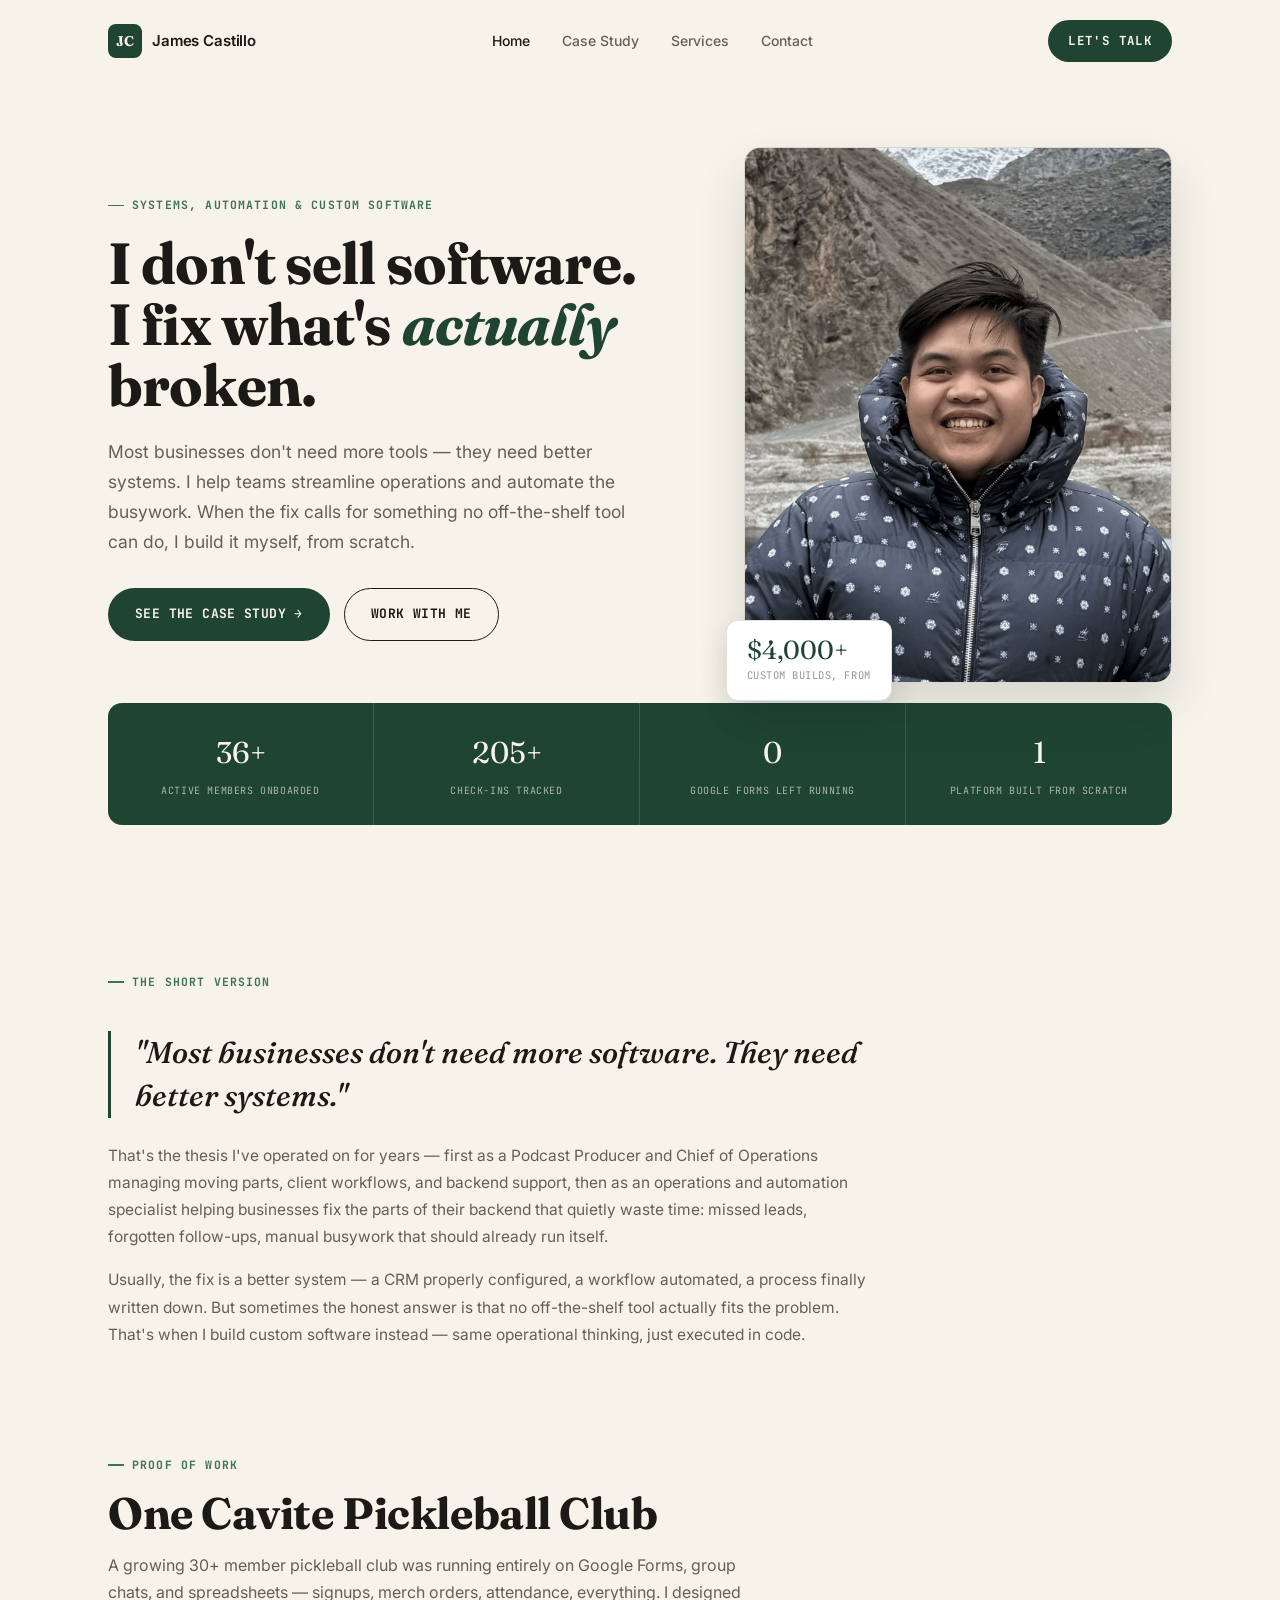
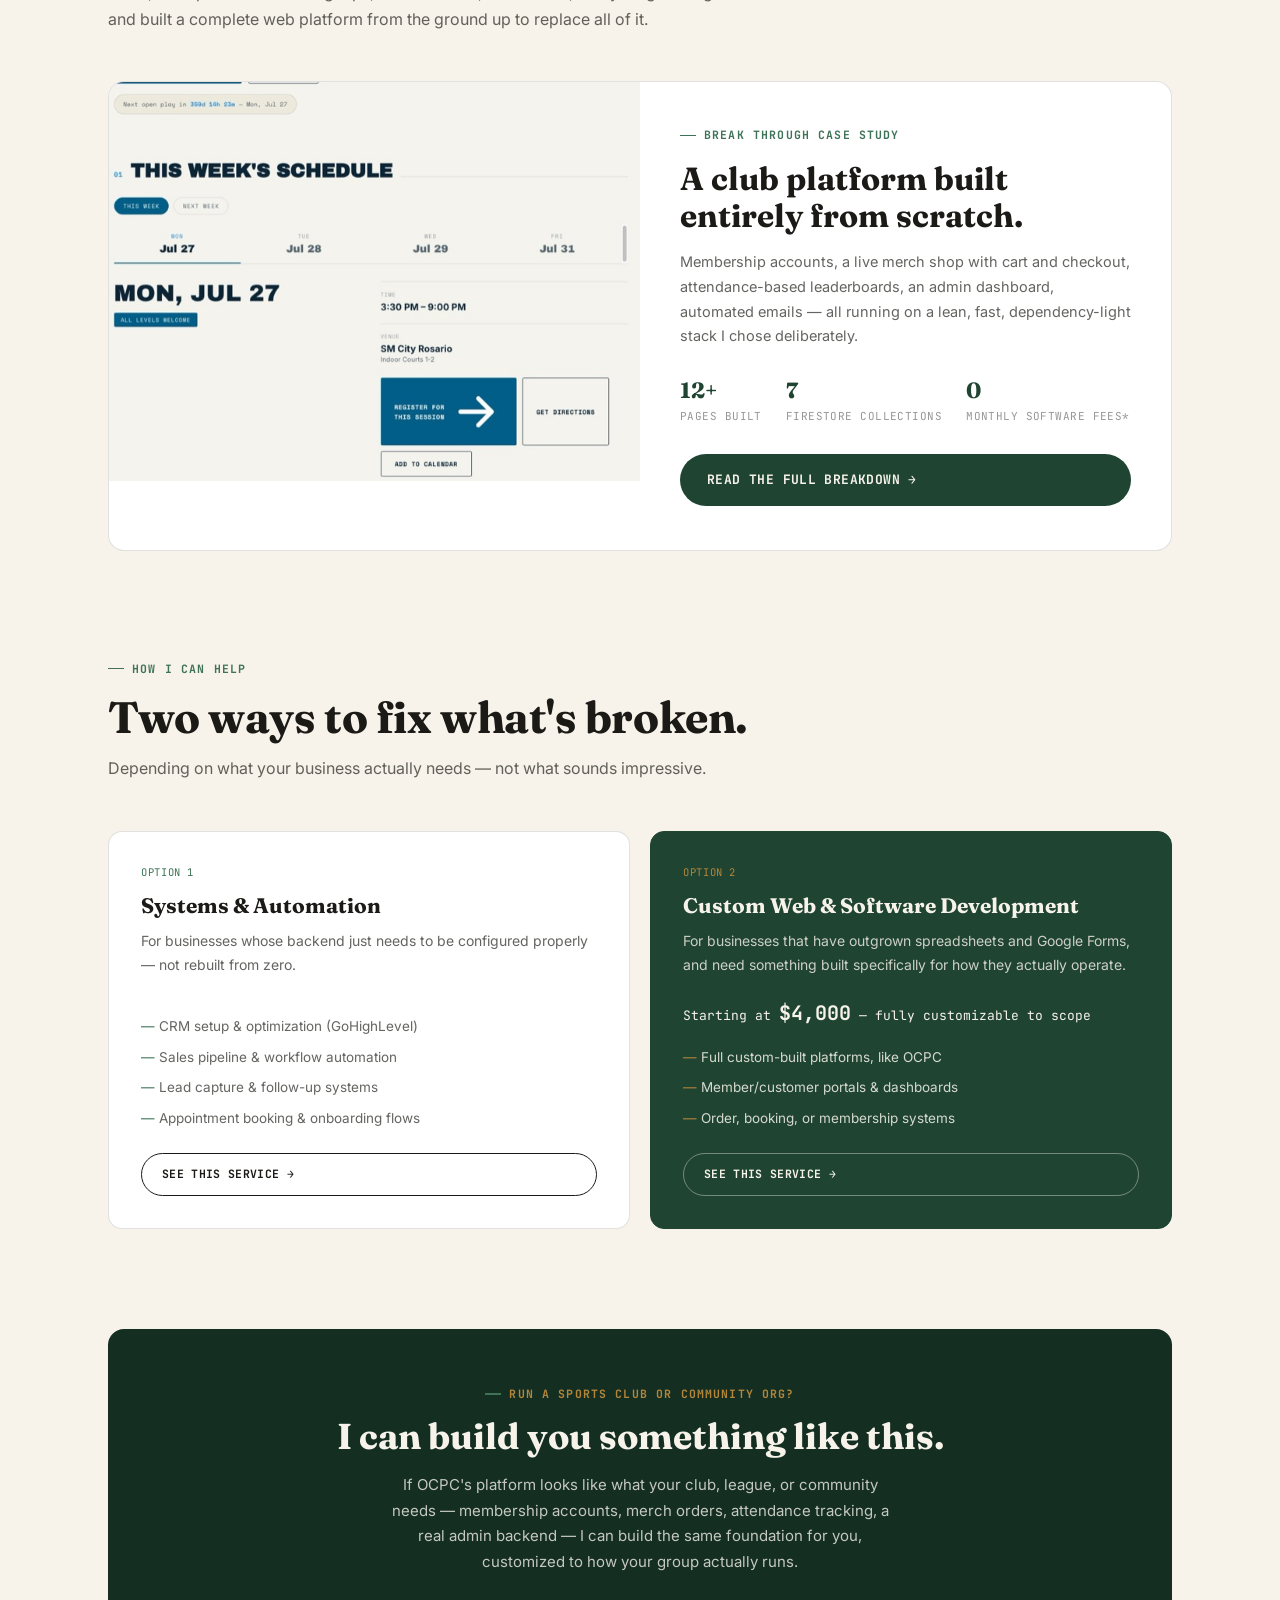
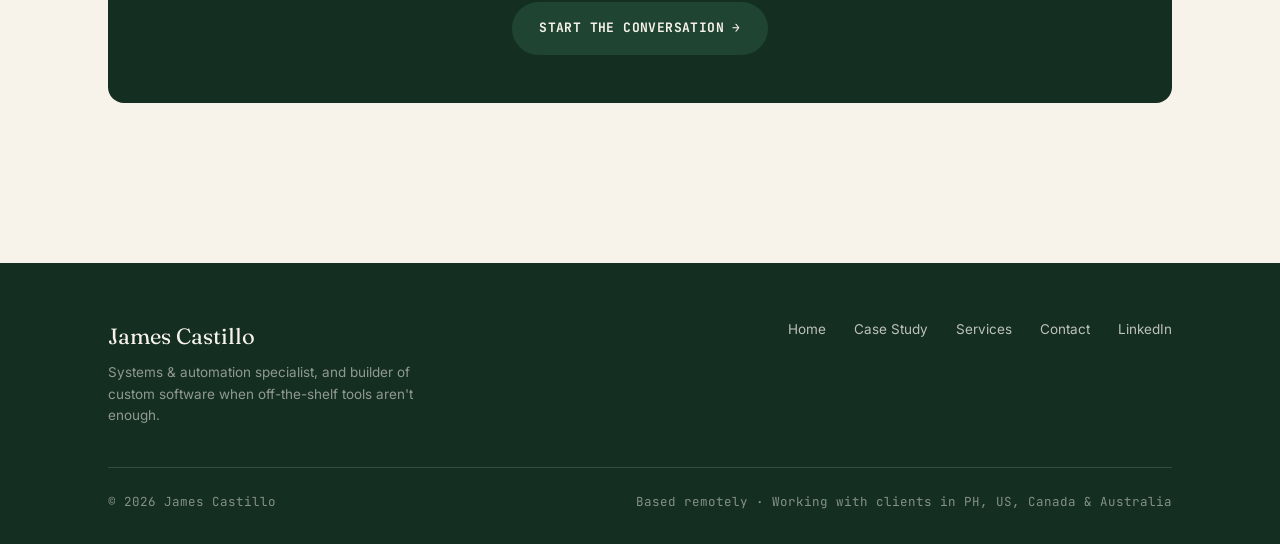
==== index.html @ cefb090b "Build James Castillo portfolio site with OCPC case study Personal site to offer systems/automation a" ====
<!DOCTYPE html>
<html lang="en">
<head>
<meta charset="UTF-8">
<meta name="viewport" content="width=device-width, initial-scale=1.0">
<title>James Castillo — Systems, Automation &amp; Custom Software</title>
<meta name="description" content="I fix broken business operations — sometimes with better systems, sometimes with custom-built software. See how I built a full club platform for One Cavite Pickleball Club from scratch.">
<meta property="og:title" content="James Castillo — Systems, Automation & Custom Software">
<meta property="og:description" content="I fix broken business operations — sometimes with better systems, sometimes with custom-built software.">
<meta property="og:type" content="website">
<link rel="stylesheet" href="/styles.css">
<style>
  .hero{ padding:64px 0 40px; }
  .hero-grid{ display:grid; grid-template-columns:1.15fr 0.85fr; gap:56px; align-items:center; }
  .hero h1{
    font-size:clamp(36px, 5vw, 58px); letter-spacing:-0.015em; line-height:1.05;
    margin:18px 0 22px;
  }
  .hero h1 em{ font-style:italic; color:var(--forest); }
  .hero p.lede{ font-size:17.5px; color:var(--ink-soft); line-height:1.7; max-width:520px; margin-bottom:32px; }
  .hero-actions{ display:flex; gap:14px; flex-wrap:wrap; }
  .hero-photo-wrap{ position:relative; }
  .hero-photo{
    border-radius:16px; overflow:hidden; aspect-ratio:4/5;
    border:1px solid var(--line); box-shadow:0 24px 48px rgba(20,46,34,0.14);
  }
  .hero-photo img{ width:100%; height:100%; object-fit:cover; }
  .hero-badge{
    position:absolute; bottom:-18px; left:-18px;
    background:var(--card); border:1px solid var(--line); border-radius:12px;
    padding:16px 20px; box-shadow:0 12px 28px rgba(20,46,34,0.14);
    max-width:210px;
  }
  .hero-badge .n{ font-family:var(--font-display); font-size:26px; color:var(--forest); line-height:1; }
  .hero-badge .l{ font-family:var(--font-mono); font-size:10.5px; letter-spacing:0.05em; text-transform:uppercase; color:var(--ink-faint); margin-top:4px; }

  @media (max-width:900px){
    .hero-grid{ grid-template-columns:1fr; }
    .hero-photo-wrap{ max-width:320px; margin:0 auto; }
  }

  /* stat strip */
  .stat-strip{
    display:grid; grid-template-columns:repeat(4,1fr);
    background:var(--forest); color:var(--paper);
    border-radius:14px; overflow:hidden; margin-top:20px;
  }
  .stat-strip .stat{ padding:26px 20px; text-align:center; border-right:1px solid rgba(247,243,234,0.14); }
  .stat-strip .stat:last-child{ border-right:none; }
  .stat-strip .num{ font-family:var(--font-display); font-size:30px; color:var(--paper); }
  .stat-strip .lbl{ font-family:var(--font-mono); font-size:10px; letter-spacing:0.06em; text-transform:uppercase; color:rgba(247,243,234,0.65); margin-top:6px; }
  @media (max-width:700px){
    .stat-strip{ grid-template-columns:repeat(2,1fr); }
    .stat-strip .stat:nth-child(2){ border-right:none; }
  }

  /* thesis */
  .thesis{ max-width:760px; }
  .thesis blockquote{
    font-family:var(--font-display); font-style:italic; font-weight:500;
    font-size:clamp(22px,3vw,30px); line-height:1.45; color:var(--ink);
    margin:0 0 24px; padding-left:24px; border-left:3px solid var(--forest);
  }
  .thesis p{ font-size:15.5px; color:var(--ink-soft); line-height:1.75; margin-bottom:16px; }
  .thesis p:last-child{ margin-bottom:0; }

  /* services teaser */
  .service-grid{ display:grid; grid-template-columns:1fr 1fr; gap:20px; }
  .service-card{
    background:var(--card); border:1px solid var(--line); border-radius:14px; padding:32px;
    display:flex; flex-direction:column; height:100%;
  }
  .service-card.featured{ background:var(--forest); color:var(--paper); border-color:var(--forest); }
  .service-tag{ font-family:var(--font-mono); font-size:10.5px; letter-spacing:0.06em; text-transform:uppercase; color:var(--forest-light); margin-bottom:14px; }
  .service-card.featured .service-tag{ color:var(--gold); }
  .service-card h3{ font-size:21px; margin-bottom:12px; }
  .service-card p{ font-size:14px; color:var(--ink-soft); line-height:1.7; margin-bottom:20px; flex:1; }
  .service-card.featured p{ color:rgba(247,243,234,0.8); }
  .service-list{ list-style:none; padding:0; margin:0 0 24px; display:flex; flex-direction:column; gap:9px; }
  .service-list li{ font-size:13.5px; color:var(--ink-soft); padding-left:18px; position:relative; }
  .service-card.featured .service-list li{ color:rgba(247,243,234,0.85); }
  .service-list li::before{ content:'—'; position:absolute; left:0; color:var(--forest-light); }
  .service-card.featured .service-list li::before{ color:var(--gold); }
  .service-price{ font-family:var(--font-mono); font-size:13px; margin-bottom:18px; }
  .service-price b{ font-size:20px; }

  @media (max-width:780px){ .service-grid{ grid-template-columns:1fr; } }

  /* case study teaser */
  .case-teaser{
    display:grid; grid-template-columns:1fr 1fr; gap:0;
    background:var(--card); border:1px solid var(--line); border-radius:16px; overflow:hidden;
  }
  .case-teaser-img{ aspect-ratio:4/3; overflow:hidden; }
  .case-teaser-img img{ width:100%; height:100%; object-fit:cover; }
  .case-teaser-body{ padding:44px 40px; display:flex; flex-direction:column; justify-content:center; }
  .case-teaser-body .eyebrow{ margin-bottom:16px; }
  .case-teaser-body h3{ font-size:clamp(24px,3vw,32px); margin-bottom:16px; line-height:1.15; }
  .case-teaser-body p{ font-size:14.5px; color:var(--ink-soft); line-height:1.7; margin-bottom:24px; }
  .case-teaser-stats{ display:flex; gap:24px; margin-bottom:28px; flex-wrap:wrap; }
  .case-teaser-stats div{ font-family:var(--font-mono); font-size:11px; color:var(--ink-faint); text-transform:uppercase; letter-spacing:0.04em; }
  .case-teaser-stats b{ display:block; font-family:var(--font-display); font-size:22px; color:var(--forest); letter-spacing:0; text-transform:none; }
  @media (max-width:780px){ .case-teaser{ grid-template-columns:1fr; } .case-teaser-body{ padding:32px 24px; } }

  /* pickleball callout */
  .pb-callout{
    background:var(--forest-deep); color:var(--paper); border-radius:16px;
    padding:48px 44px; text-align:center;
  }
  .pb-callout .eyebrow{ color:var(--gold); }
  .pb-callout h2{ font-size:clamp(26px,3.4vw,36px); margin:14px 0 16px; color:var(--paper); }
  .pb-callout p{ font-size:15px; color:rgba(247,243,234,0.78); max-width:520px; margin:0 auto 28px; line-height:1.7; }
</style>
</head>
<body>

<nav class="site-nav">
  <div class="wrap">
    <a class="nav-brand" href="/">
      <span class="nav-brand-mark">JC</span>
      <span class="nav-brand-name">James Castillo</span>
    </a>
    <div class="nav-links">
      <a href="/" class="active">Home</a>
      <a href="/case-study/">Case Study</a>
      <a href="/services/">Services</a>
      <a href="/contact/">Contact</a>
    </div>
    <a class="nav-cta" href="/contact/">Let's Talk</a>
    <button class="nav-toggle" aria-label="Toggle menu">☰</button>
  </div>
</nav>

<div class="wrap">
  <div class="hero">
    <div class="hero-grid">
      <div class="reveal">
        <span class="eyebrow">Systems, Automation &amp; Custom Software</span>
        <h1>I don't sell software.<br>I fix what's <em>actually</em> broken.</h1>
        <p class="lede">Most businesses don't need more tools — they need better systems. I help teams streamline operations and automate the busywork. When the fix calls for something no off-the-shelf tool can do, I build it myself, from scratch.</p>
        <div class="hero-actions">
          <a class="btn btn-primary" href="/case-study/">See the Case Study →</a>
          <a class="btn btn-ghost" href="/contact/">Work With Me</a>
        </div>
      </div>
      <div class="hero-photo-wrap reveal">
        <div class="hero-photo">
          <img src="/assets/james-hero.jpg" alt="James Castillo">
        </div>
        <div class="hero-badge">
          <div class="n">$4,000+</div>
          <div class="l">Custom Builds, From</div>
        </div>
      </div>
    </div>

    <div class="stat-strip reveal">
      <div class="stat"><div class="num"><span data-count="36" data-suffix="+">0</span></div><div class="lbl">Active Members Onboarded</div></div>
      <div class="stat"><div class="num"><span data-count="205" data-suffix="+">0</span></div><div class="lbl">Check-Ins Tracked</div></div>
      <div class="stat"><div class="num">0</div><div class="lbl">Google Forms Left Running</div></div>
      <div class="stat"><div class="num"><span data-count="1">0</span></div><div class="lbl">Platform Built From Scratch</div></div>
    </div>
  </div>

  <div class="section">
    <div class="thesis reveal">
      <div class="section-head" style="margin-bottom:24px;">
        <span class="eyebrow">The Short Version</span>
      </div>
      <blockquote>"Most businesses don't need more software. They need better systems."</blockquote>
      <p>That's the thesis I've operated on for years — first as a Podcast Producer and Chief of Operations managing moving parts, client workflows, and backend support, then as an operations and automation specialist helping businesses fix the parts of their backend that quietly waste time: missed leads, forgotten follow-ups, manual busywork that should already run itself.</p>
      <p>Usually, the fix is a better system — a CRM properly configured, a workflow automated, a process finally written down. But sometimes the honest answer is that no off-the-shelf tool actually fits the problem. That's when I build custom software instead — same operational thinking, just executed in code.</p>
    </div>
  </div>

  <div class="section" style="padding-top:0;">
    <div class="section-head reveal">
      <span class="eyebrow">Proof of Work</span>
      <h2>One Cavite Pickleball Club</h2>
      <p>A growing 30+ member pickleball club was running entirely on Google Forms, group chats, and spreadsheets — signups, merch orders, attendance, everything. I designed and built a complete web platform from the ground up to replace all of it.</p>
    </div>
    <div class="case-teaser reveal">
      <div class="case-teaser-img">
        <img src="/assets/screenshots/home_crop.jpg" alt="One Cavite Pickleball Club homepage">
      </div>
      <div class="case-teaser-body">
        <span class="eyebrow">Break Through Case Study</span>
        <h3>A club platform built entirely from scratch.</h3>
        <p>Membership accounts, a live merch shop with cart and checkout, attendance-based leaderboards, an admin dashboard, automated emails — all running on a lean, fast, dependency-light stack I chose deliberately.</p>
        <div class="case-teaser-stats">
          <div><b>12+</b>Pages Built</div>
          <div><b>7</b>Firestore Collections</div>
          <div><b>0</b>Monthly Software Fees*</div>
        </div>
        <a class="btn btn-primary" href="/case-study/">Read the Full Breakdown →</a>
      </div>
    </div>
  </div>

  <div class="section" style="padding-top:0;">
    <div class="section-head reveal">
      <span class="eyebrow">How I Can Help</span>
      <h2>Two ways to fix what's broken.</h2>
      <p>Depending on what your business actually needs — not what sounds impressive.</p>
    </div>
    <div class="service-grid reveal">
      <div class="service-card">
        <div class="service-tag">Option 1</div>
        <h3>Systems &amp; Automation</h3>
        <p>For businesses whose backend just needs to be configured properly — not rebuilt from zero.</p>
        <ul class="service-list">
          <li>CRM setup &amp; optimization (GoHighLevel)</li>
          <li>Sales pipeline &amp; workflow automation</li>
          <li>Lead capture &amp; follow-up systems</li>
          <li>Appointment booking &amp; onboarding flows</li>
        </ul>
        <a class="btn btn-ghost btn-sm" href="/services/">See This Service →</a>
      </div>
      <div class="service-card featured">
        <div class="service-tag">Option 2</div>
        <h3>Custom Web &amp; Software Development</h3>
        <p>For businesses that have outgrown spreadsheets and Google Forms, and need something built specifically for how they actually operate.</p>
        <div class="service-price">Starting at <b>$4,000</b> — fully customizable to scope</div>
        <ul class="service-list">
          <li>Full custom-built platforms, like OCPC</li>
          <li>Member/customer portals &amp; dashboards</li>
          <li>Order, booking, or membership systems</li>
        </ul>
        <a class="btn btn-ghost-light btn-sm" href="/services/">See This Service →</a>
      </div>
    </div>
  </div>

  <div class="section" style="padding-top:0;">
    <div class="pb-callout reveal">
      <span class="eyebrow">Run a Sports Club or Community Org?</span>
      <h2>I can build you something like this.</h2>
      <p>If OCPC's platform looks like what your club, league, or community needs — membership accounts, merch orders, attendance tracking, a real admin backend — I can build the same foundation for you, customized to how your group actually runs.</p>
      <a class="btn btn-primary" href="/contact/">Start the Conversation →</a>
    </div>
  </div>
</div>

<footer>
  <div class="wrap">
    <div class="foot-top">
      <div>
        <div class="foot-brand">James Castillo</div>
        <div class="foot-brand-sub">Systems &amp; automation specialist, and builder of custom software when off-the-shelf tools aren't enough.</div>
      </div>
      <div class="foot-links">
        <a href="/">Home</a>
        <a href="/case-study/">Case Study</a>
        <a href="/services/">Services</a>
        <a href="/contact/">Contact</a>
        <a href="https://www.linkedin.com/in/jeymskastilyo/" target="_blank" rel="noopener">LinkedIn</a>
      </div>
    </div>
    <div class="foot-bottom">
      <span>© 2026 James Castillo</span>
      <span>Based remotely · Working with clients in PH, US, Canada &amp; Australia</span>
    </div>
  </div>
</footer>

<script src="/script.js"></script>
</body>
</html>
---- styles.css ----
/* ============================================================
   James Castillo — Portfolio
   Systems & Automation Specialist / Custom Software Builder
   ============================================================ */

@import url('https://fonts.googleapis.com/css2?family=Fraunces:ital,opsz,wght@0,9..144,400;0,9..144,500;0,9..144,600;0,9..144,700;0,9..144,900;1,9..144,500&family=Inter:wght@400;500;600;700&family=JetBrains+Mono:wght@400;500;700&display=swap');

:root{
  --paper: #F7F3EA;
  --paper-dim: #EFE9DA;
  --card: #FFFFFF;
  --ink: #1B1A16;
  --ink-soft: rgba(27,26,22,0.68);
  --ink-faint: rgba(27,26,22,0.46);
  --line: rgba(27,26,22,0.13);

  --forest: #1F4432;
  --forest-deep: #142E22;
  --forest-light: #3E7357;
  --gold: #B4863A;
  --gold-soft: rgba(180,134,58,0.14);

  --white: #FFFFFF;

  --font-display: 'Fraunces', Georgia, serif;
  --font-body: 'Inter', -apple-system, BlinkMacSystemFont, 'Segoe UI', sans-serif;
  --font-mono: 'JetBrains Mono', ui-monospace, Menlo, monospace;

  --maxw: 1120px;
}

*{ box-sizing:border-box; }
html{ scroll-behavior:smooth; }
body{
  margin:0;
  background:var(--paper);
  color:var(--ink);
  font-family:var(--font-body);
  font-size:16px;
  line-height:1.6;
  -webkit-font-smoothing:antialiased;
}
img{ max-width:100%; display:block; }
a{ color:inherit; }
.wrap{ max-width:var(--maxw); margin:0 auto; padding:0 28px; }

::selection{ background:var(--forest); color:var(--paper); }

/* ================= TYPOGRAPHY ================= */
h1,h2,h3,h4{ font-family:var(--font-display); font-weight:700; line-height:1.08; margin:0; }
p{ margin:0; }

.eyebrow{
  font-family:var(--font-mono);
  font-size:11.5px;
  letter-spacing:0.1em;
  text-transform:uppercase;
  color:var(--forest-light);
  font-weight:700;
  display:inline-flex;
  align-items:center;
  gap:8px;
}
.eyebrow::before{
  content:'';
  width:16px; height:1.5px; background:var(--forest-light);
  display:inline-block;
}

/* ================= NAV ================= */
.site-nav{
  padding:20px 0;
  position:sticky; top:0; z-index:100;
  background:rgba(247,243,234,0.88);
  backdrop-filter:blur(10px);
  border-bottom:1px solid transparent;
  transition:border-color .2s ease;
}
.site-nav.scrolled{ border-color:var(--line); }
.site-nav .wrap{ display:flex; align-items:center; justify-content:space-between; gap:24px; }
.nav-brand{
  display:flex; align-items:center; gap:10px;
  text-decoration:none; color:var(--ink);
}
.nav-brand-mark{
  width:34px; height:34px; border-radius:8px; background:var(--forest); color:var(--paper);
  display:flex; align-items:center; justify-content:center;
  font-family:var(--font-display); font-weight:700; font-size:14px; flex-shrink:0;
}
.nav-brand-name{ font-weight:600; font-size:15px; letter-spacing:-0.01em; }
.nav-links{ display:flex; align-items:center; gap:32px; }
.nav-links a{
  text-decoration:none; font-size:14px; font-weight:500; color:var(--ink-soft);
  transition:color .15s ease;
}
.nav-links a:hover, .nav-links a.active{ color:var(--ink); }
.nav-cta{
  font-family:var(--font-mono); font-size:12.5px; font-weight:700; letter-spacing:0.03em;
  text-transform:uppercase; text-decoration:none;
  background:var(--forest); color:var(--paper);
  padding:11px 20px; border-radius:100px;
  transition:background .15s ease, transform .15s ease;
  white-space:nowrap;
}
.nav-cta:hover{ background:var(--forest-deep); }
.nav-toggle{ display:none; }

@media (max-width:780px){
  .nav-links{ display:none; }
  .nav-links.mobile-open{
    display:flex; flex-direction:column; align-items:flex-start; gap:4px;
    position:absolute; top:100%; left:0; right:0;
    background:var(--paper); border-bottom:1px solid var(--line);
    padding:8px 20px 20px;
  }
  .nav-links.mobile-open a{ padding:12px 8px; width:100%; }
  .site-nav .wrap{ position:relative; }
  .nav-toggle{
    display:flex; align-items:center; justify-content:center;
    width:38px; height:38px; border-radius:8px; border:1.5px solid var(--line);
    background:none; cursor:pointer;
  }
}

/* ================= BUTTONS ================= */
.btn{
  display:inline-flex; align-items:center; gap:8px;
  font-family:var(--font-mono); font-size:13px; font-weight:700; letter-spacing:0.03em;
  text-transform:uppercase; text-decoration:none;
  padding:15px 26px; border-radius:100px;
  border:1.5px solid transparent;
  cursor:pointer; transition:all .15s ease;
}
.btn-primary{ background:var(--forest); color:var(--paper); }
.btn-primary:hover{ background:var(--forest-deep); }
.btn-ghost{ background:none; color:var(--ink); border-color:var(--ink); }
.btn-ghost:hover{ background:var(--ink); color:var(--paper); }
.btn-ghost-light{ background:none; color:var(--paper); border-color:rgba(247,243,234,0.4); }
.btn-ghost-light:hover{ background:rgba(247,243,234,0.12); }
.btn-sm{ padding:11px 20px; font-size:11.5px; }

/* ================= SECTIONS ================= */
.section{ padding:100px 0; }
.section-sm{ padding:60px 0; }
.section-head{ max-width:640px; margin-bottom:48px; }
.section-head .eyebrow{ margin-bottom:16px; }
.section-head h2{ font-size:clamp(28px,4vw,44px); letter-spacing:-0.01em; margin-bottom:14px; }
.section-head p{ font-size:16px; color:var(--ink-soft); line-height:1.7; }

@media (max-width:780px){
  .section{ padding:64px 0; }
}

/* ================= FOOTER ================= */
footer{ background:var(--forest-deep); color:rgba(247,243,234,0.7); padding:56px 0 32px; margin-top:60px; }
.foot-top{ display:flex; justify-content:space-between; align-items:flex-start; gap:32px; flex-wrap:wrap; margin-bottom:40px; }
.foot-brand{ font-family:var(--font-display); font-size:22px; color:var(--paper); }
.foot-brand-sub{ font-size:13.5px; color:rgba(247,243,234,0.55); margin-top:8px; max-width:320px; line-height:1.6; }
.foot-links{ display:flex; gap:28px; flex-wrap:wrap; }
.foot-links a{ text-decoration:none; font-size:13.5px; color:rgba(247,243,234,0.75); }
.foot-links a:hover{ color:var(--paper); }
.foot-bottom{
  border-top:1px solid rgba(247,243,234,0.14); padding-top:24px;
  display:flex; justify-content:space-between; flex-wrap:wrap; gap:12px;
  font-size:12.5px; font-family:var(--font-mono); color:rgba(247,243,234,0.5);
}

/* ================= UTILITIES ================= */
.reveal{ opacity:0; transform:translateY(16px); transition:opacity .6s ease, transform .6s ease; }
.reveal.in-view{ opacity:1; transform:none; }

.pill{
  display:inline-flex; align-items:center; gap:6px;
  font-family:var(--font-mono); font-size:11px; letter-spacing:0.05em; text-transform:uppercase;
  padding:6px 13px; border-radius:100px; font-weight:700;
}
.pill-forest{ background:var(--gold-soft); color:var(--gold); }

@media (max-width:600px){
  .wrap{ padding:0 20px; }
}
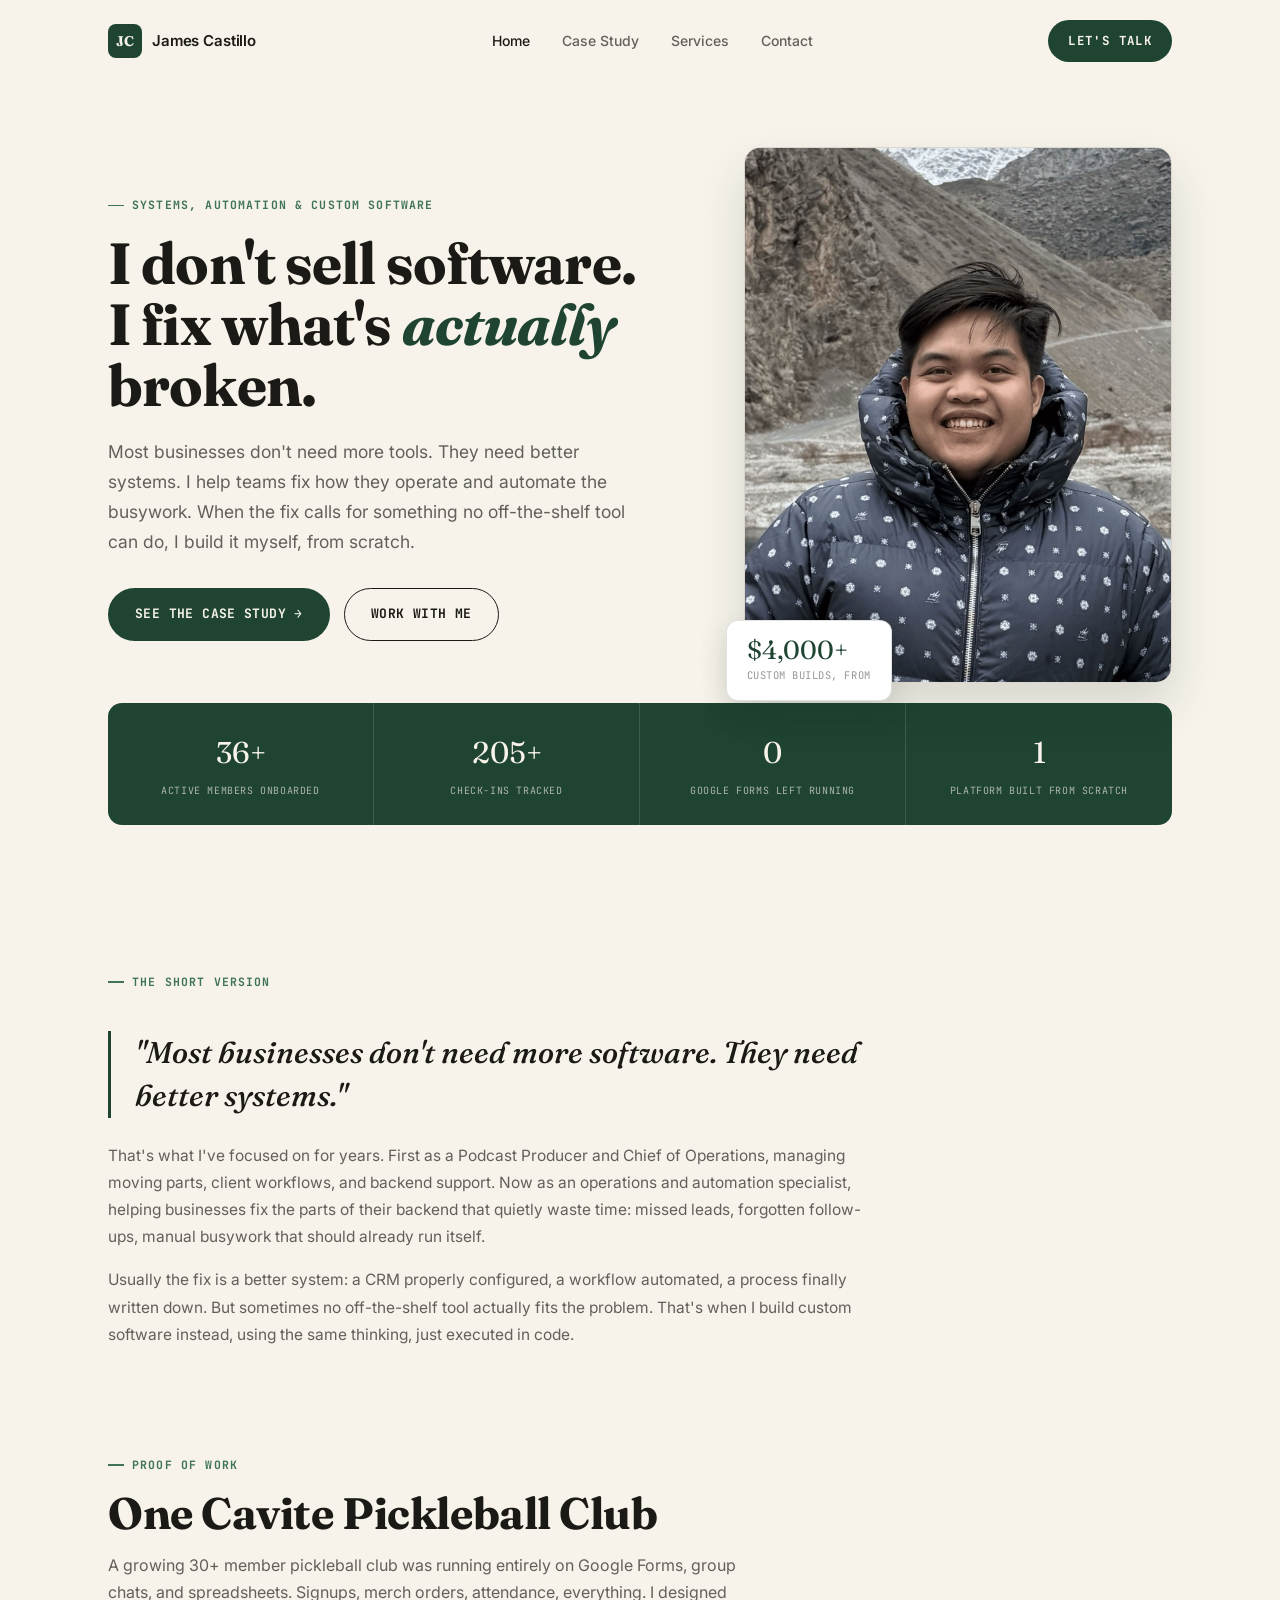
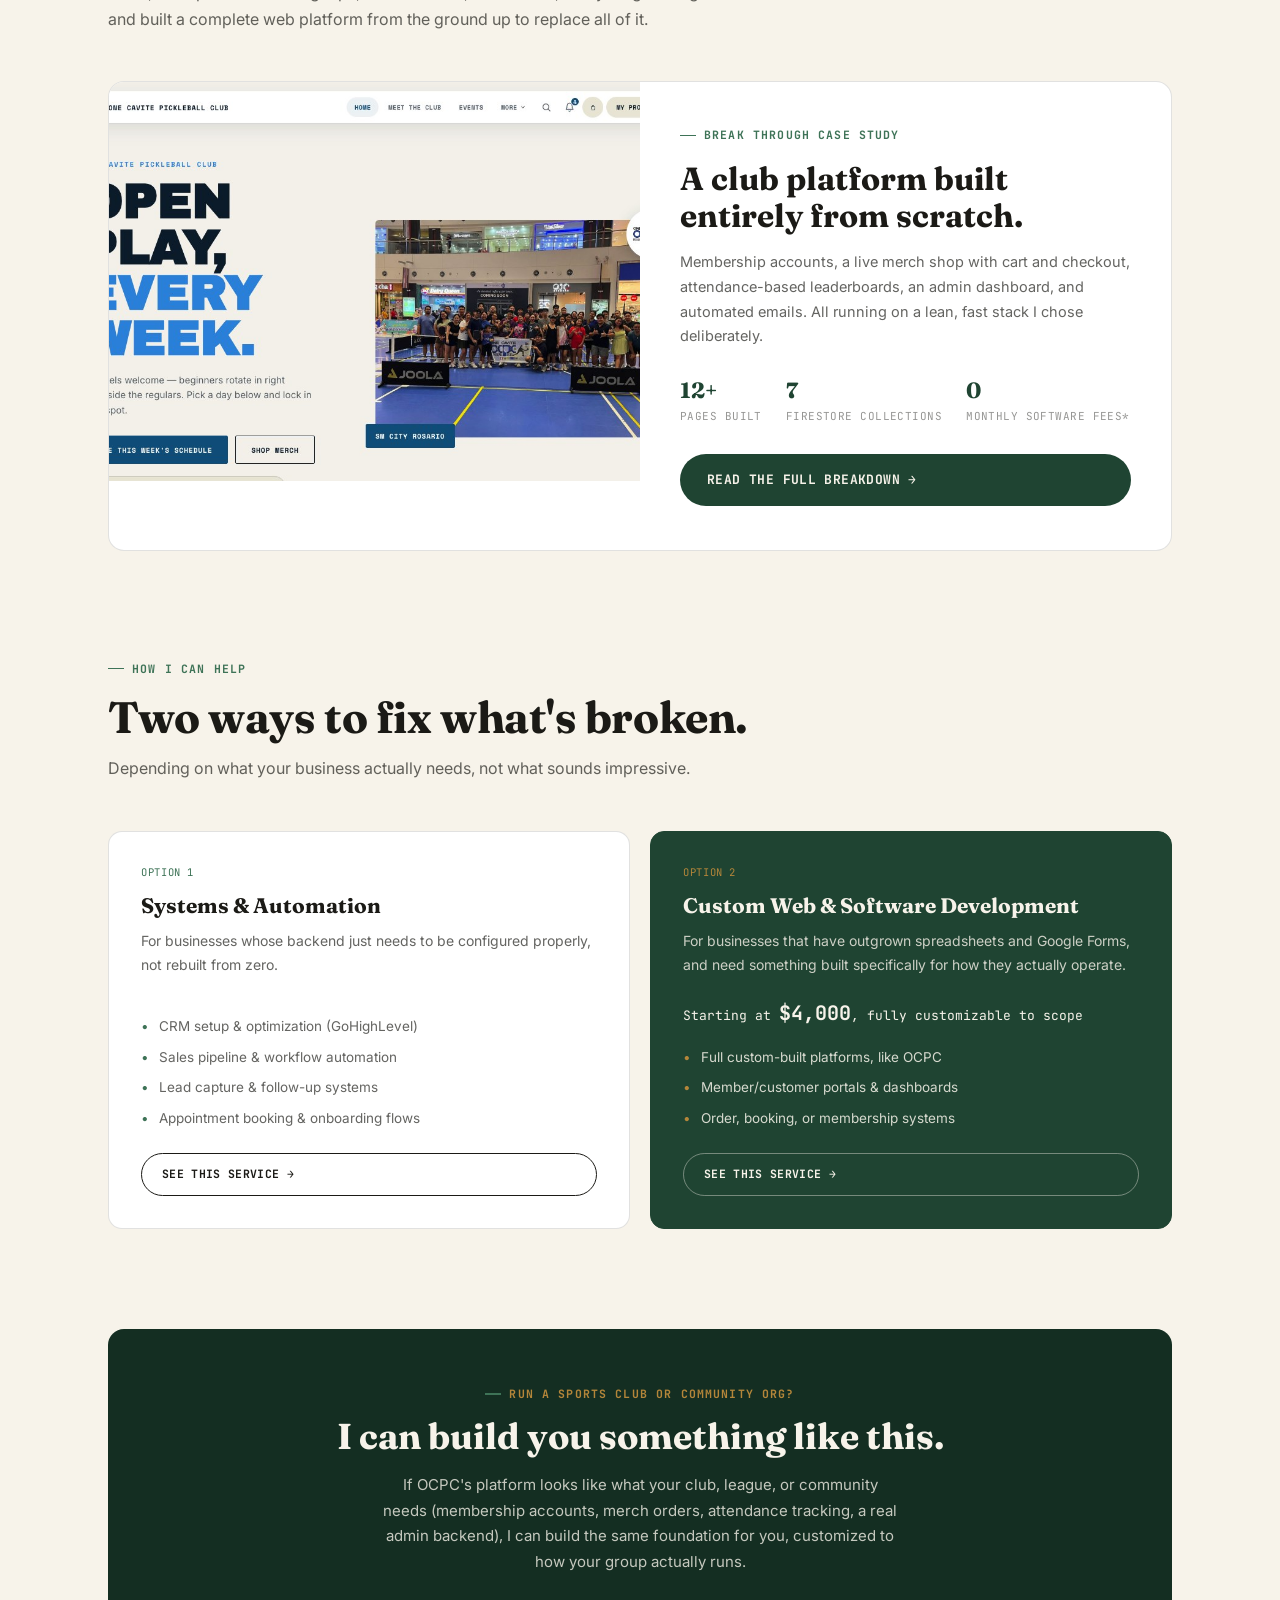
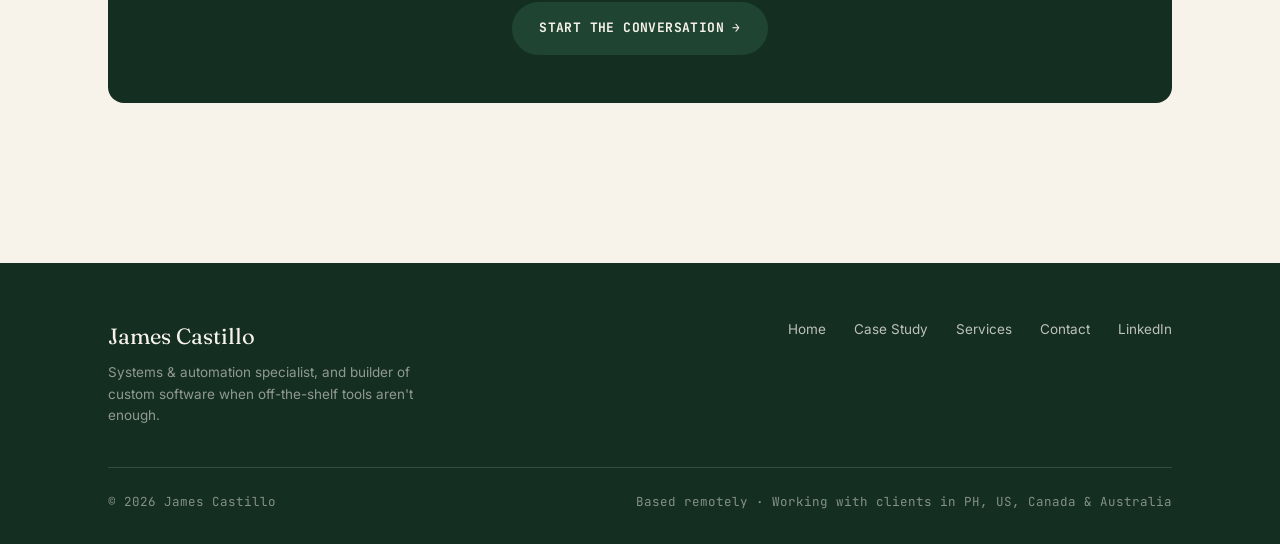
==== commit 39c1cd13: "Replace mockup screenshots with real ones, rebuild contact flow, simplify copy Swap in real, properl" ====
--- a/index.html
+++ b/index.html
@@ -3,12 +3,12 @@
 <head>
 <meta charset="UTF-8">
 <meta name="viewport" content="width=device-width, initial-scale=1.0">
-<title>James Castillo — Systems, Automation &amp; Custom Software</title>
-<meta name="description" content="I fix broken business operations — sometimes with better systems, sometimes with custom-built software. See how I built a full club platform for One Cavite Pickleball Club from scratch.">
-<meta property="og:title" content="James Castillo — Systems, Automation & Custom Software">
-<meta property="og:description" content="I fix broken business operations — sometimes with better systems, sometimes with custom-built software.">
+<title>James Castillo, Systems, Automation &amp; Custom Software</title>
+<meta name="description" content="I fix broken business operations, sometimes with better systems, sometimes with custom-built software. See how I built a full club platform for One Cavite Pickleball Club from scratch.">
+<meta property="og:title" content="James Castillo, Systems, Automation & Custom Software">
+<meta property="og:description" content="I fix broken business operations, sometimes with better systems, sometimes with custom-built software.">
 <meta property="og:type" content="website">
-<link rel="stylesheet" href="/styles.css">
+<link rel="stylesheet" href="styles.css">
 <style>
   .hero{ padding:64px 0 40px; }
   .hero-grid{ display:grid; grid-template-columns:1.15fr 0.85fr; gap:56px; align-items:center; }
@@ -79,7 +79,7 @@
   .service-list{ list-style:none; padding:0; margin:0 0 24px; display:flex; flex-direction:column; gap:9px; }
   .service-list li{ font-size:13.5px; color:var(--ink-soft); padding-left:18px; position:relative; }
   .service-card.featured .service-list li{ color:rgba(247,243,234,0.85); }
-  .service-list li::before{ content:'—'; position:absolute; left:0; color:var(--forest-light); }
+  .service-list li::before{ content:'\2022'; position:absolute; left:0; color:var(--forest-light); }
   .service-card.featured .service-list li::before{ color:var(--gold); }
   .service-price{ font-family:var(--font-mono); font-size:13px; margin-bottom:18px; }
   .service-price b{ font-size:20px; }
@@ -116,17 +116,17 @@
 
 <nav class="site-nav">
   <div class="wrap">
-    <a class="nav-brand" href="/">
+    <a class="nav-brand" href="./">
       <span class="nav-brand-mark">JC</span>
       <span class="nav-brand-name">James Castillo</span>
     </a>
     <div class="nav-links">
-      <a href="/" class="active">Home</a>
-      <a href="/case-study/">Case Study</a>
-      <a href="/services/">Services</a>
-      <a href="/contact/">Contact</a>
-    </div>
-    <a class="nav-cta" href="/contact/">Let's Talk</a>
+      <a href="./" class="active">Home</a>
+      <a href="case-study/">Case Study</a>
+      <a href="services/">Services</a>
+      <a href="contact/">Contact</a>
+    </div>
+    <a class="nav-cta" href="contact/">Let's Talk</a>
     <button class="nav-toggle" aria-label="Toggle menu">☰</button>
   </div>
 </nav>
@@ -137,15 +137,15 @@
       <div class="reveal">
         <span class="eyebrow">Systems, Automation &amp; Custom Software</span>
         <h1>I don't sell software.<br>I fix what's <em>actually</em> broken.</h1>
-        <p class="lede">Most businesses don't need more tools — they need better systems. I help teams streamline operations and automate the busywork. When the fix calls for something no off-the-shelf tool can do, I build it myself, from scratch.</p>
+        <p class="lede">Most businesses don't need more tools. They need better systems. I help teams fix how they operate and automate the busywork. When the fix calls for something no off-the-shelf tool can do, I build it myself, from scratch.</p>
         <div class="hero-actions">
-          <a class="btn btn-primary" href="/case-study/">See the Case Study →</a>
-          <a class="btn btn-ghost" href="/contact/">Work With Me</a>
+          <a class="btn btn-primary" href="case-study/">See the Case Study →</a>
+          <a class="btn btn-ghost" href="contact/">Work With Me</a>
         </div>
       </div>
       <div class="hero-photo-wrap reveal">
         <div class="hero-photo">
-          <img src="/assets/james-hero.jpg" alt="James Castillo">
+          <img src="assets/james-hero.jpg" alt="James Castillo">
         </div>
         <div class="hero-badge">
           <div class="n">$4,000+</div>
@@ -168,8 +168,8 @@
         <span class="eyebrow">The Short Version</span>
       </div>
       <blockquote>"Most businesses don't need more software. They need better systems."</blockquote>
-      <p>That's the thesis I've operated on for years — first as a Podcast Producer and Chief of Operations managing moving parts, client workflows, and backend support, then as an operations and automation specialist helping businesses fix the parts of their backend that quietly waste time: missed leads, forgotten follow-ups, manual busywork that should already run itself.</p>
-      <p>Usually, the fix is a better system — a CRM properly configured, a workflow automated, a process finally written down. But sometimes the honest answer is that no off-the-shelf tool actually fits the problem. That's when I build custom software instead — same operational thinking, just executed in code.</p>
+      <p>That's what I've focused on for years. First as a Podcast Producer and Chief of Operations, managing moving parts, client workflows, and backend support. Now as an operations and automation specialist, helping businesses fix the parts of their backend that quietly waste time: missed leads, forgotten follow-ups, manual busywork that should already run itself.</p>
+      <p>Usually the fix is a better system: a CRM properly configured, a workflow automated, a process finally written down. But sometimes no off-the-shelf tool actually fits the problem. That's when I build custom software instead, using the same thinking, just executed in code.</p>
     </div>
   </div>
 
@@ -177,22 +177,22 @@
     <div class="section-head reveal">
       <span class="eyebrow">Proof of Work</span>
       <h2>One Cavite Pickleball Club</h2>
-      <p>A growing 30+ member pickleball club was running entirely on Google Forms, group chats, and spreadsheets — signups, merch orders, attendance, everything. I designed and built a complete web platform from the ground up to replace all of it.</p>
+      <p>A growing 30+ member pickleball club was running entirely on Google Forms, group chats, and spreadsheets. Signups, merch orders, attendance, everything. I designed and built a complete web platform from the ground up to replace all of it.</p>
     </div>
     <div class="case-teaser reveal">
       <div class="case-teaser-img">
-        <img src="/assets/screenshots/home_crop.jpg" alt="One Cavite Pickleball Club homepage">
+        <img src="assets/screenshots/home_hero.jpg" alt="One Cavite Pickleball Club homepage">
       </div>
       <div class="case-teaser-body">
         <span class="eyebrow">Break Through Case Study</span>
         <h3>A club platform built entirely from scratch.</h3>
-        <p>Membership accounts, a live merch shop with cart and checkout, attendance-based leaderboards, an admin dashboard, automated emails — all running on a lean, fast, dependency-light stack I chose deliberately.</p>
+        <p>Membership accounts, a live merch shop with cart and checkout, attendance-based leaderboards, an admin dashboard, and automated emails. All running on a lean, fast stack I chose deliberately.</p>
         <div class="case-teaser-stats">
           <div><b>12+</b>Pages Built</div>
           <div><b>7</b>Firestore Collections</div>
           <div><b>0</b>Monthly Software Fees*</div>
         </div>
-        <a class="btn btn-primary" href="/case-study/">Read the Full Breakdown →</a>
+        <a class="btn btn-primary" href="case-study/">Read the Full Breakdown →</a>
       </div>
     </div>
   </div>
@@ -201,32 +201,32 @@
     <div class="section-head reveal">
       <span class="eyebrow">How I Can Help</span>
       <h2>Two ways to fix what's broken.</h2>
-      <p>Depending on what your business actually needs — not what sounds impressive.</p>
+      <p>Depending on what your business actually needs, not what sounds impressive.</p>
     </div>
     <div class="service-grid reveal">
       <div class="service-card">
         <div class="service-tag">Option 1</div>
         <h3>Systems &amp; Automation</h3>
-        <p>For businesses whose backend just needs to be configured properly — not rebuilt from zero.</p>
+        <p>For businesses whose backend just needs to be configured properly, not rebuilt from zero.</p>
         <ul class="service-list">
           <li>CRM setup &amp; optimization (GoHighLevel)</li>
           <li>Sales pipeline &amp; workflow automation</li>
           <li>Lead capture &amp; follow-up systems</li>
           <li>Appointment booking &amp; onboarding flows</li>
         </ul>
-        <a class="btn btn-ghost btn-sm" href="/services/">See This Service →</a>
+        <a class="btn btn-ghost btn-sm" href="services/">See This Service →</a>
       </div>
       <div class="service-card featured">
         <div class="service-tag">Option 2</div>
         <h3>Custom Web &amp; Software Development</h3>
         <p>For businesses that have outgrown spreadsheets and Google Forms, and need something built specifically for how they actually operate.</p>
-        <div class="service-price">Starting at <b>$4,000</b> — fully customizable to scope</div>
+        <div class="service-price">Starting at <b>$4,000</b>, fully customizable to scope</div>
         <ul class="service-list">
           <li>Full custom-built platforms, like OCPC</li>
           <li>Member/customer portals &amp; dashboards</li>
           <li>Order, booking, or membership systems</li>
         </ul>
-        <a class="btn btn-ghost-light btn-sm" href="/services/">See This Service →</a>
+        <a class="btn btn-ghost-light btn-sm" href="services/">See This Service →</a>
       </div>
     </div>
   </div>
@@ -235,8 +235,8 @@
     <div class="pb-callout reveal">
       <span class="eyebrow">Run a Sports Club or Community Org?</span>
       <h2>I can build you something like this.</h2>
-      <p>If OCPC's platform looks like what your club, league, or community needs — membership accounts, merch orders, attendance tracking, a real admin backend — I can build the same foundation for you, customized to how your group actually runs.</p>
-      <a class="btn btn-primary" href="/contact/">Start the Conversation →</a>
+      <p>If OCPC's platform looks like what your club, league, or community needs (membership accounts, merch orders, attendance tracking, a real admin backend), I can build the same foundation for you, customized to how your group actually runs.</p>
+      <a class="btn btn-primary" href="contact/">Start the Conversation →</a>
     </div>
   </div>
 </div>
@@ -249,10 +249,10 @@
         <div class="foot-brand-sub">Systems &amp; automation specialist, and builder of custom software when off-the-shelf tools aren't enough.</div>
       </div>
       <div class="foot-links">
-        <a href="/">Home</a>
-        <a href="/case-study/">Case Study</a>
-        <a href="/services/">Services</a>
-        <a href="/contact/">Contact</a>
+        <a href="./">Home</a>
+        <a href="case-study/">Case Study</a>
+        <a href="services/">Services</a>
+        <a href="contact/">Contact</a>
         <a href="https://www.linkedin.com/in/jeymskastilyo/" target="_blank" rel="noopener">LinkedIn</a>
       </div>
     </div>
@@ -263,6 +263,6 @@
   </div>
 </footer>
 
-<script src="/script.js"></script>
+<script src="script.js"></script>
 </body>
 </html>
--- a/styles.css
+++ b/styles.css
@@ -1,5 +1,5 @@
 /* ============================================================
-   James Castillo — Portfolio
+   James Castillo, Portfolio
    Systems & Automation Specialist / Custom Software Builder
    ============================================================ */
 
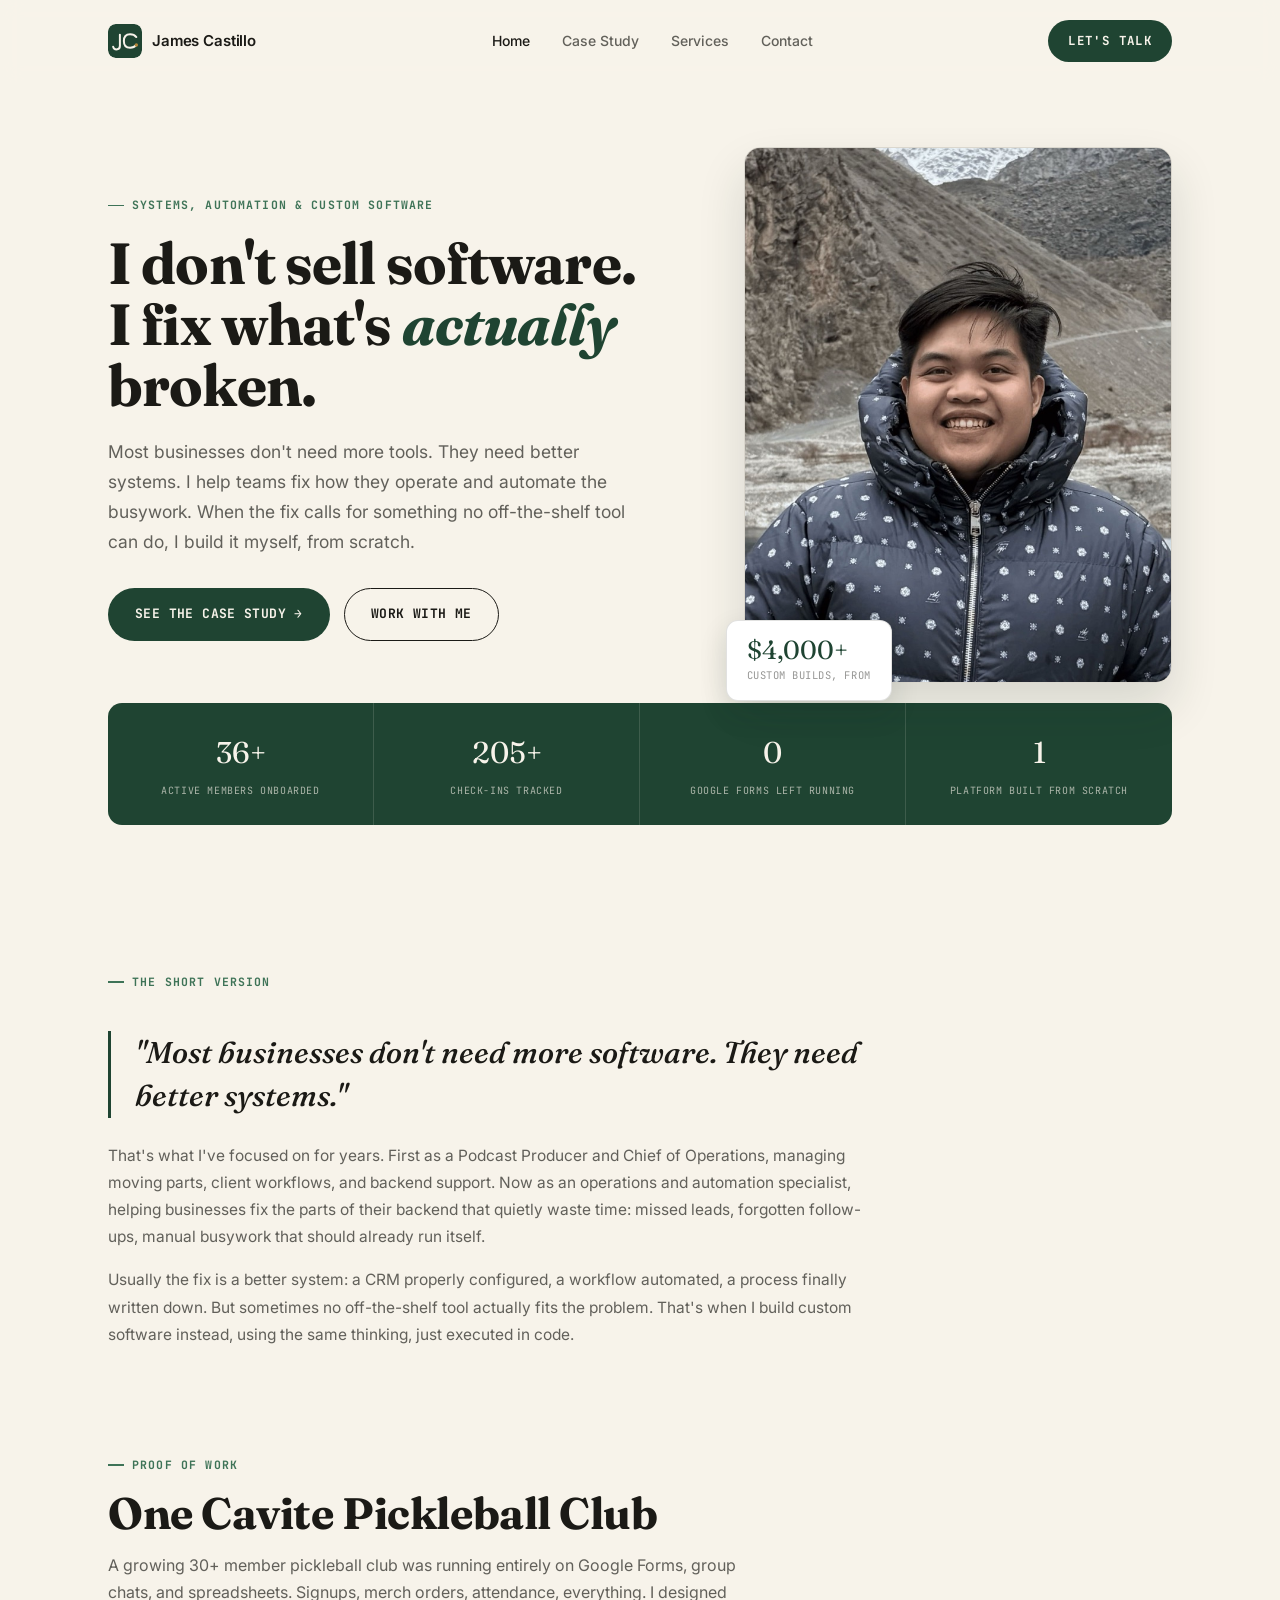
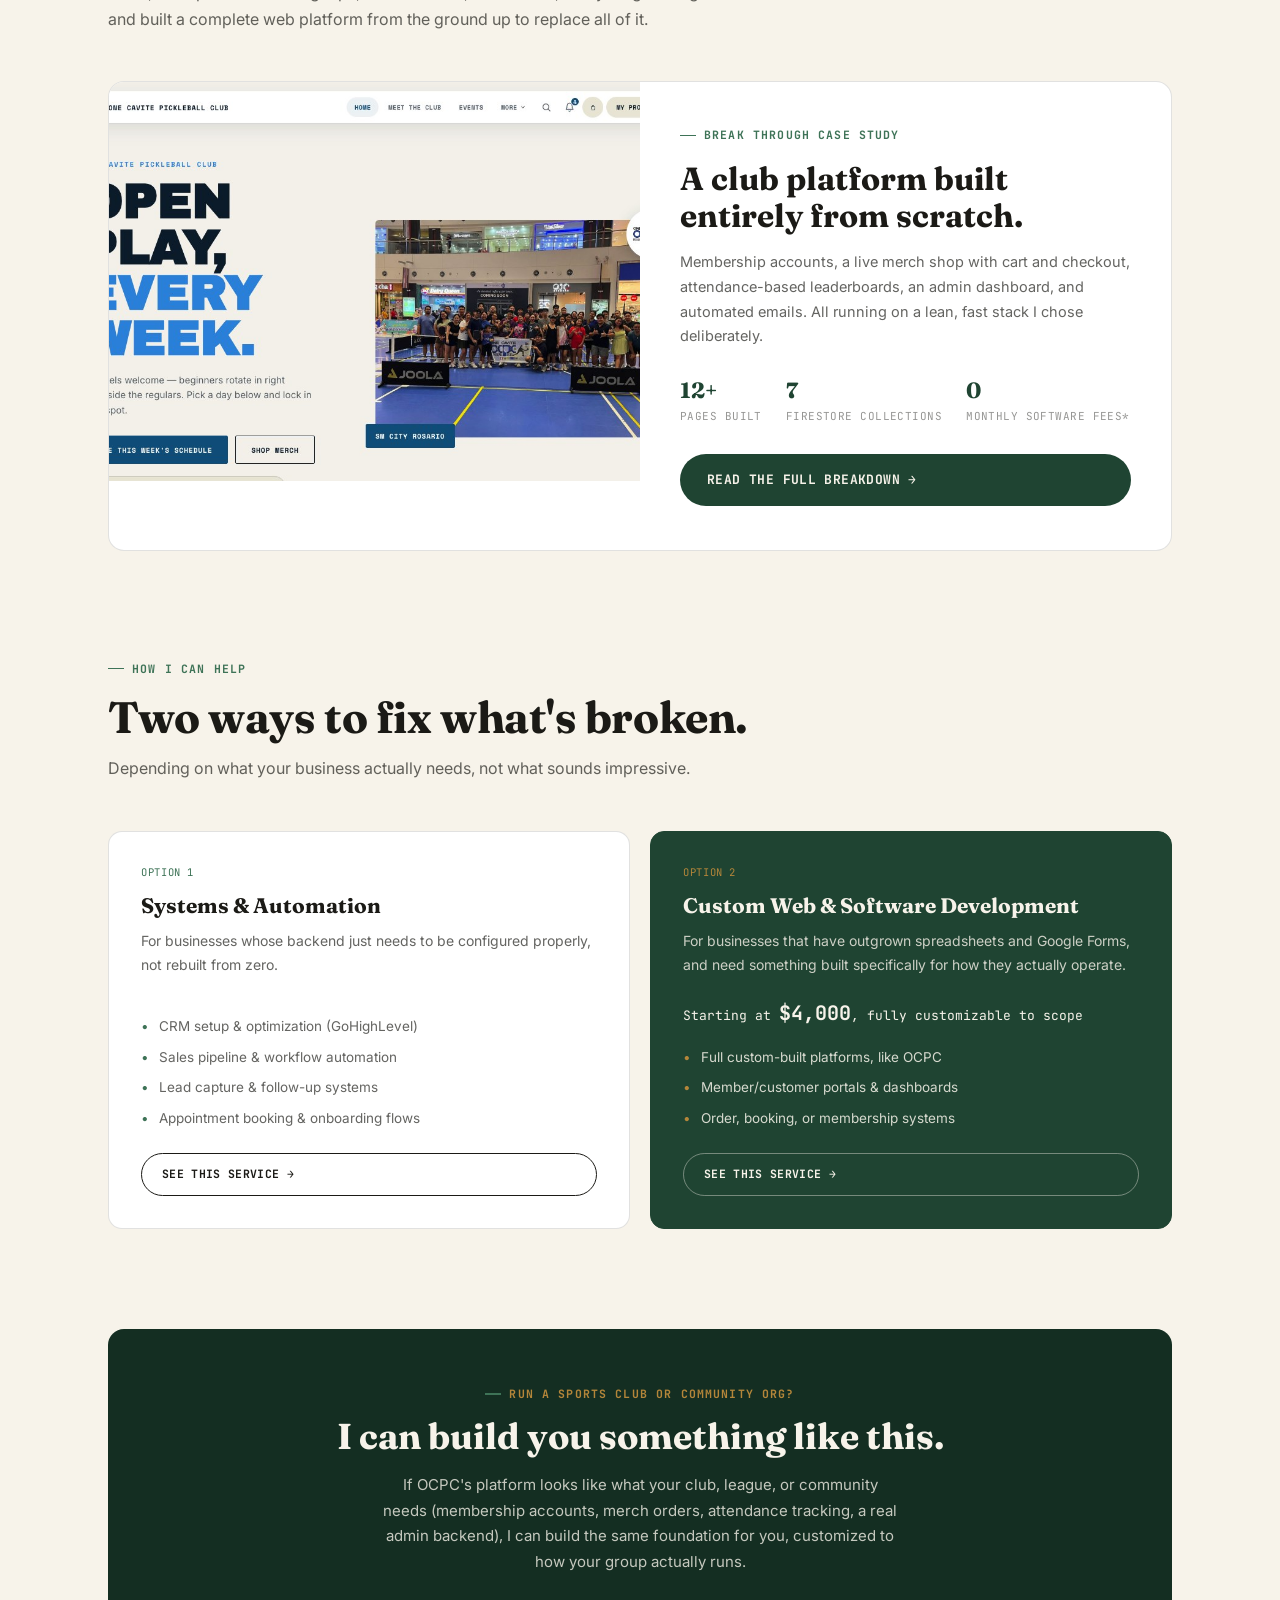
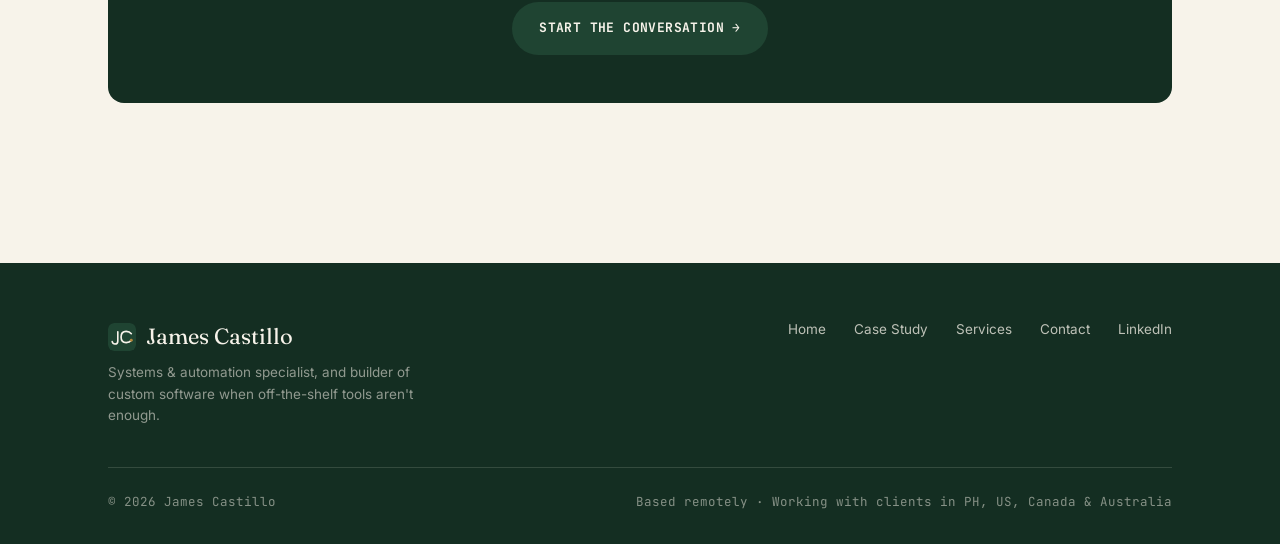
==== commit d90bef80: "Add a real logo mark and wire it into the nav, footer, and favicon New JC connector mark: J and C dr" ====
--- a/index.html
+++ b/index.html
@@ -8,6 +8,9 @@
 <meta property="og:title" content="James Castillo, Systems, Automation & Custom Software">
 <meta property="og:description" content="I fix broken business operations, sometimes with better systems, sometimes with custom-built software.">
 <meta property="og:type" content="website">
+<link rel="icon" type="image/svg+xml" href="assets/logo-mark.svg">
+<link rel="icon" type="image/png" sizes="32x32" href="assets/favicon-32.png">
+<link rel="apple-touch-icon" href="assets/apple-touch-icon.png">
 <link rel="stylesheet" href="styles.css">
 <style>
   .hero{ padding:64px 0 40px; }
@@ -117,7 +120,7 @@
 <nav class="site-nav">
   <div class="wrap">
     <a class="nav-brand" href="./">
-      <span class="nav-brand-mark">JC</span>
+      <img class="nav-brand-mark" src="assets/logo-mark.svg" alt="James Castillo logo">
       <span class="nav-brand-name">James Castillo</span>
     </a>
     <div class="nav-links">
@@ -245,7 +248,7 @@
   <div class="wrap">
     <div class="foot-top">
       <div>
-        <div class="foot-brand">James Castillo</div>
+        <div class="foot-brand-row"><img class="foot-mark" src="assets/logo-mark.svg" alt=""><div class="foot-brand">James Castillo</div></div>
         <div class="foot-brand-sub">Systems &amp; automation specialist, and builder of custom software when off-the-shelf tools aren't enough.</div>
       </div>
       <div class="foot-links">
--- a/styles.css
+++ b/styles.css
@@ -83,10 +83,10 @@
   text-decoration:none; color:var(--ink);
 }
 .nav-brand-mark{
-  width:34px; height:34px; border-radius:8px; background:var(--forest); color:var(--paper);
-  display:flex; align-items:center; justify-content:center;
-  font-family:var(--font-display); font-weight:700; font-size:14px; flex-shrink:0;
+  width:34px; height:34px; border-radius:8px; flex-shrink:0; display:block;
 }
+.foot-mark{ width:28px; height:28px; border-radius:6px; flex-shrink:0; }
+.foot-brand-row{ display:flex; align-items:center; gap:10px; margin-bottom:2px; }
 .nav-brand-name{ font-weight:600; font-size:15px; letter-spacing:-0.01em; }
 .nav-links{ display:flex; align-items:center; gap:32px; }
 .nav-links a{
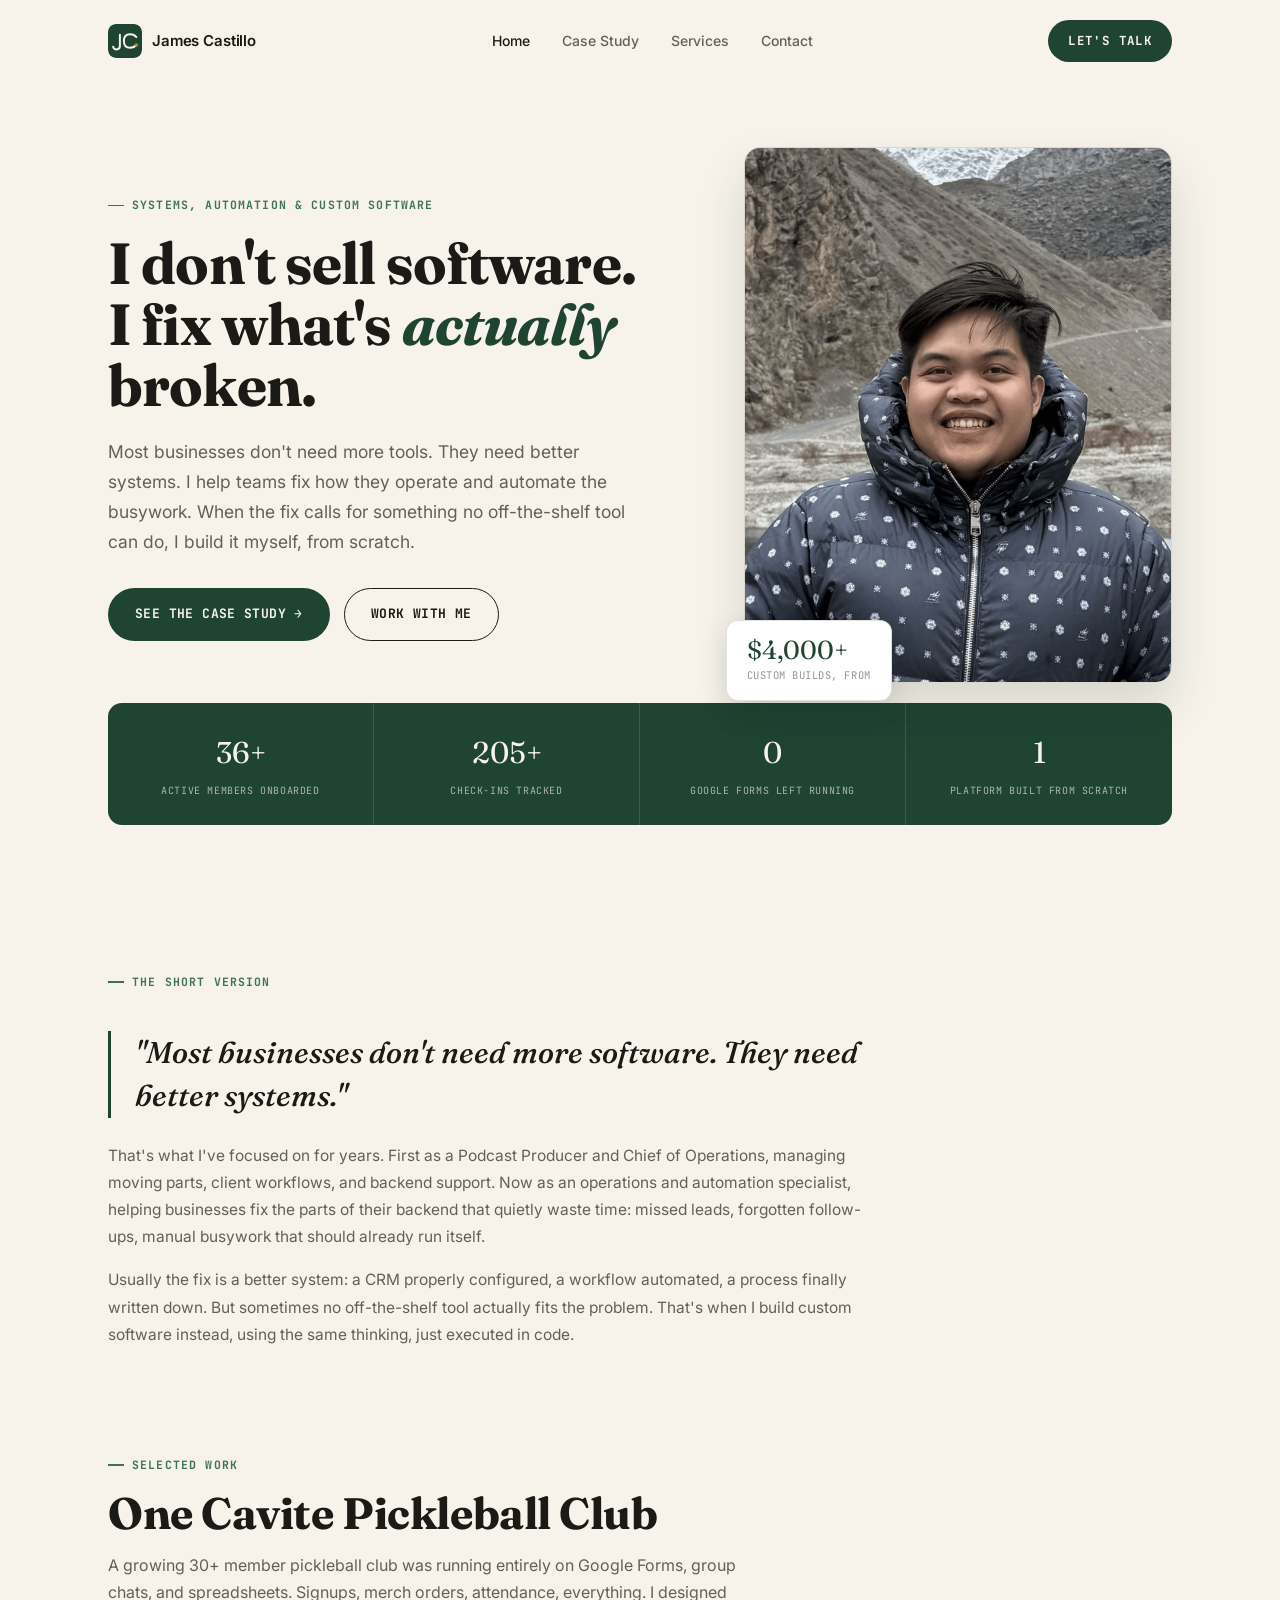
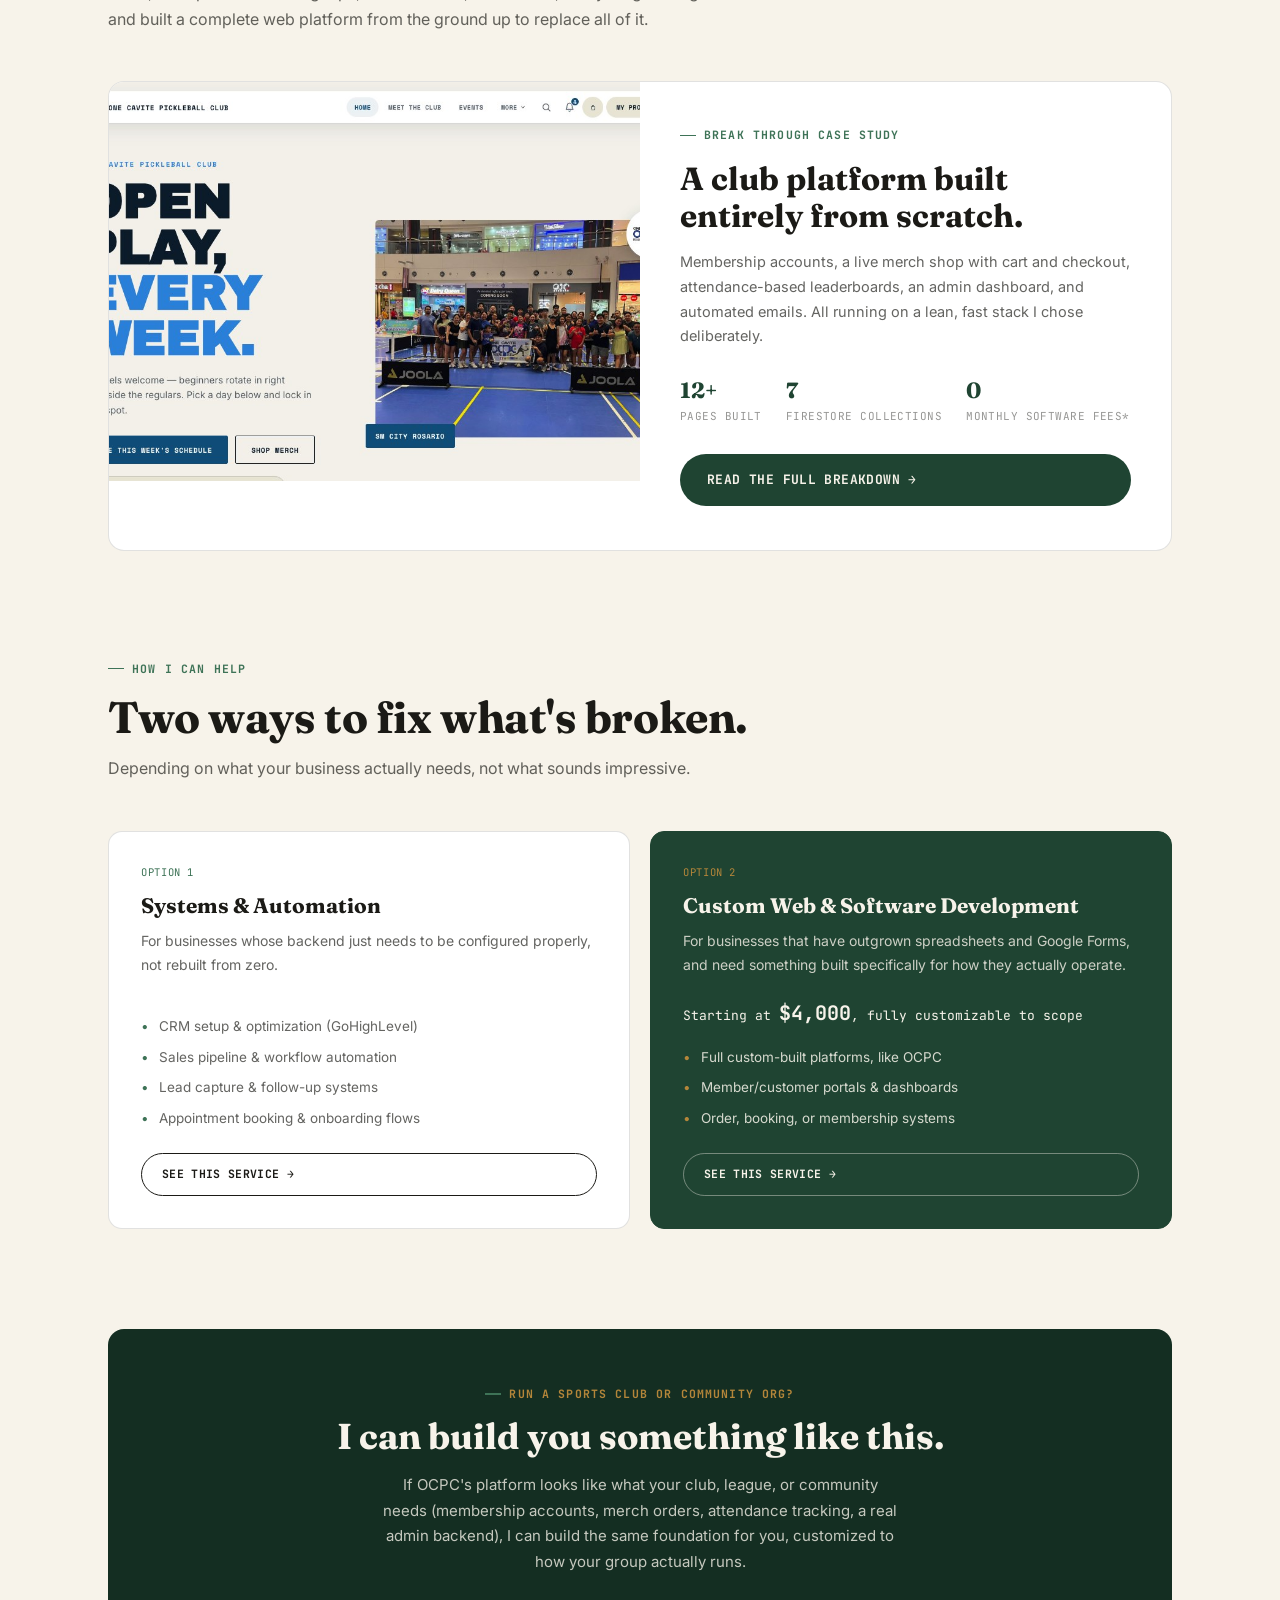
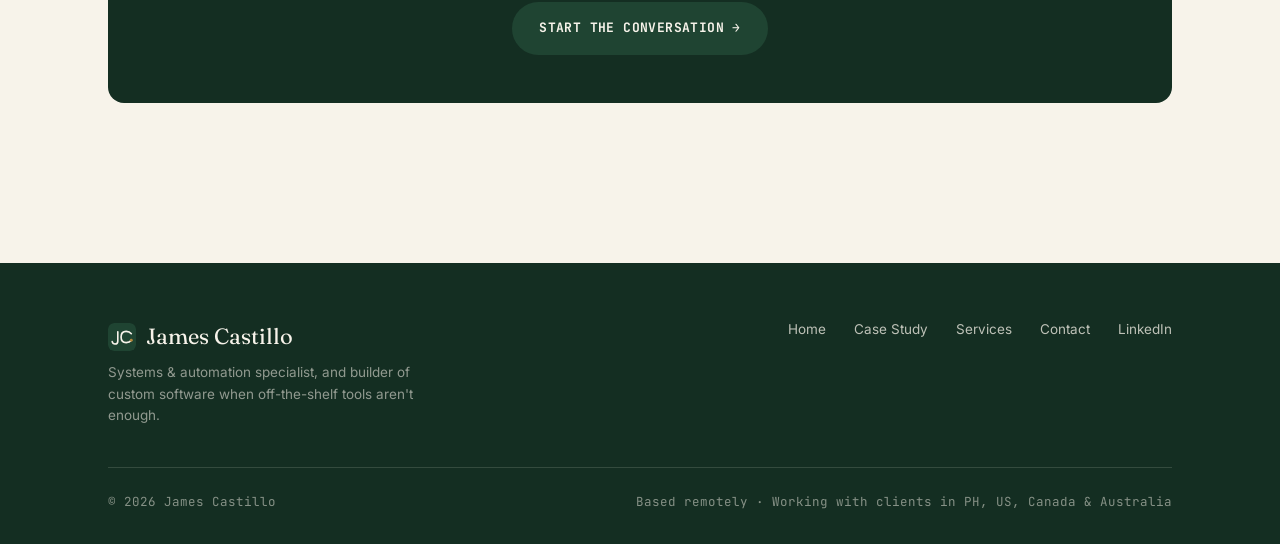
==== commit 1f209e2c: "Improve portfolio proof and metadata" ====
--- a/index.html
+++ b/index.html
@@ -5,6 +5,7 @@
 <meta name="viewport" content="width=device-width, initial-scale=1.0">
 <title>James Castillo, Systems, Automation &amp; Custom Software</title>
 <meta name="description" content="I fix broken business operations, sometimes with better systems, sometimes with custom-built software. See how I built a full club platform for One Cavite Pickleball Club from scratch.">
+<link rel="canonical" href="https://www.jeymskastilyo.com/">
 <meta property="og:title" content="James Castillo, Systems, Automation & Custom Software">
 <meta property="og:description" content="I fix broken business operations, sometimes with better systems, sometimes with custom-built software.">
 <meta property="og:type" content="website">
@@ -158,10 +159,10 @@
     </div>
 
     <div class="stat-strip reveal">
-      <div class="stat"><div class="num"><span data-count="36" data-suffix="+">0</span></div><div class="lbl">Active Members Onboarded</div></div>
-      <div class="stat"><div class="num"><span data-count="205" data-suffix="+">0</span></div><div class="lbl">Check-Ins Tracked</div></div>
+      <div class="stat"><div class="num"><span data-count="36" data-suffix="+">36+</span></div><div class="lbl">Active Members Onboarded</div></div>
+      <div class="stat"><div class="num"><span data-count="205" data-suffix="+">205+</span></div><div class="lbl">Check-Ins Tracked</div></div>
       <div class="stat"><div class="num">0</div><div class="lbl">Google Forms Left Running</div></div>
-      <div class="stat"><div class="num"><span data-count="1">0</span></div><div class="lbl">Platform Built From Scratch</div></div>
+      <div class="stat"><div class="num"><span data-count="1">1</span></div><div class="lbl">Platform Built From Scratch</div></div>
     </div>
   </div>
 
@@ -178,7 +179,7 @@
 
   <div class="section" style="padding-top:0;">
     <div class="section-head reveal">
-      <span class="eyebrow">Proof of Work</span>
+      <span class="eyebrow">Selected Work</span>
       <h2>One Cavite Pickleball Club</h2>
       <p>A growing 30+ member pickleball club was running entirely on Google Forms, group chats, and spreadsheets. Signups, merch orders, attendance, everything. I designed and built a complete web platform from the ground up to replace all of it.</p>
     </div>
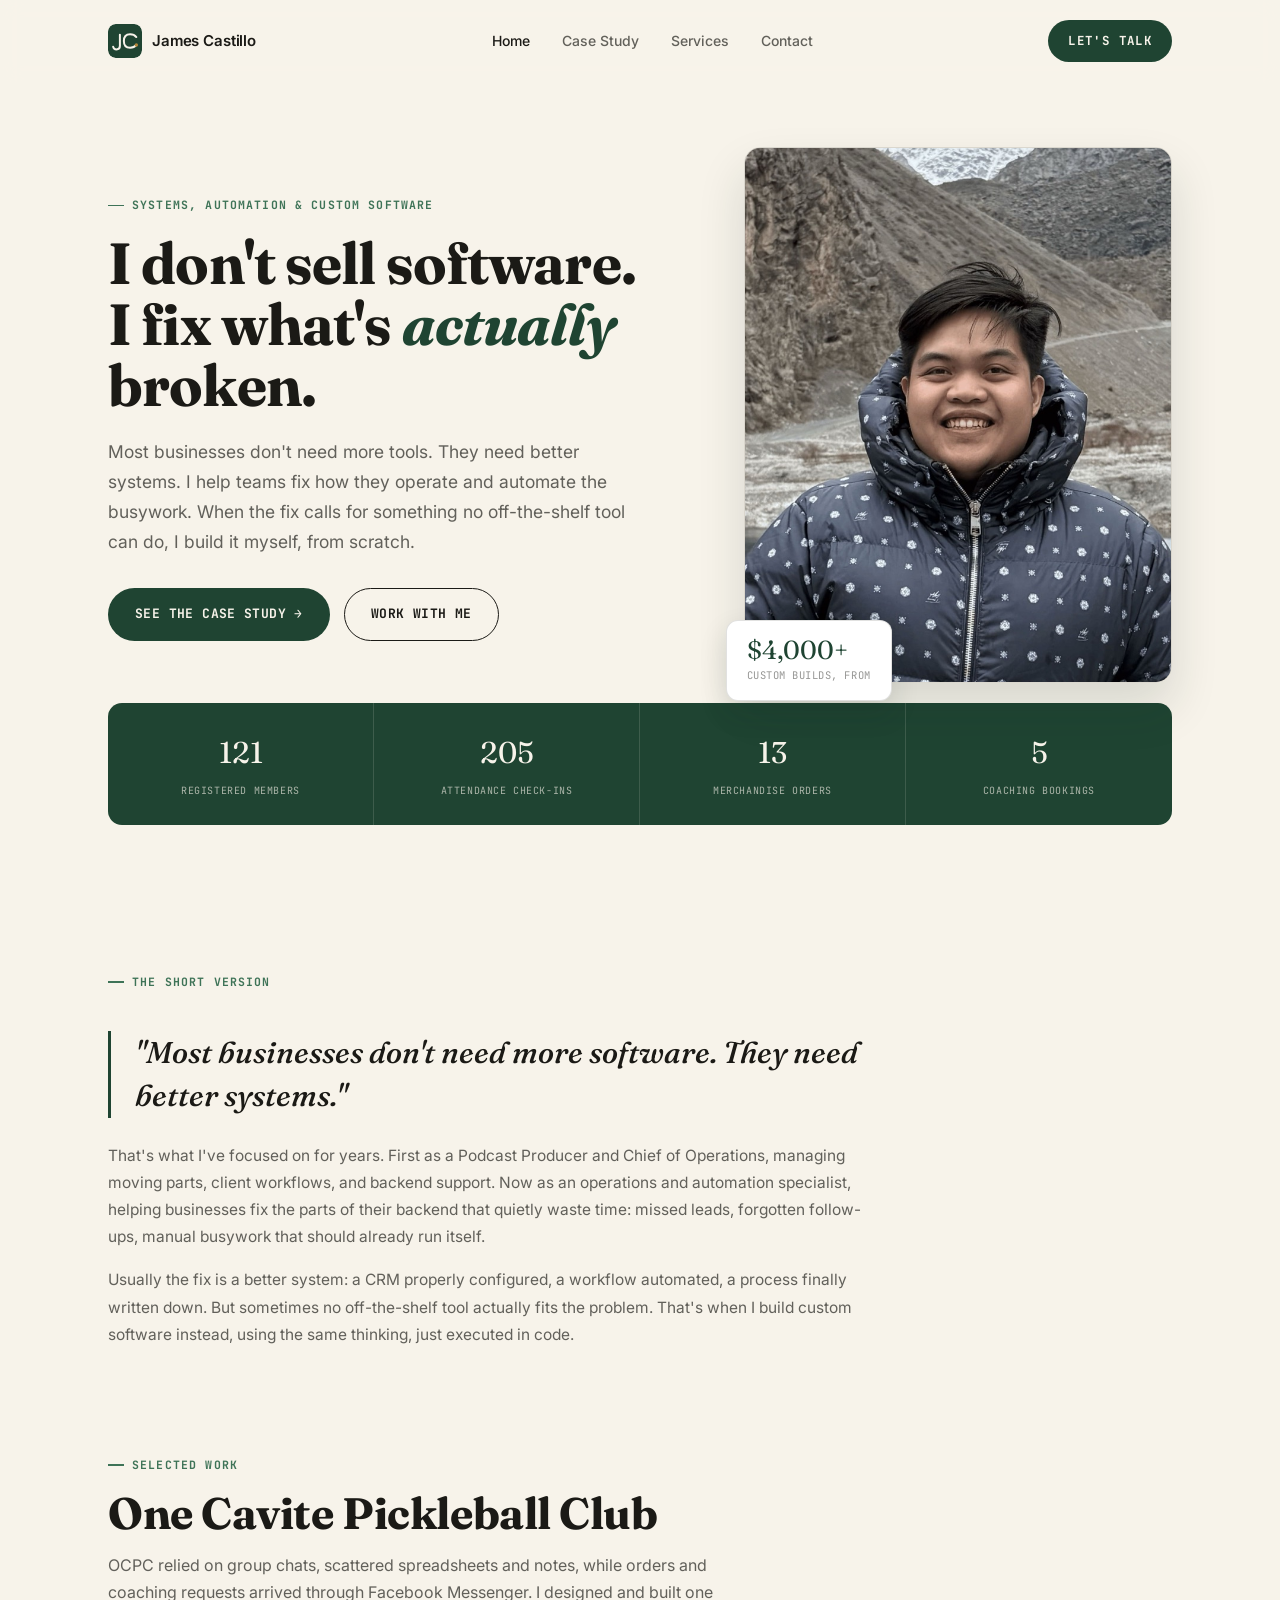
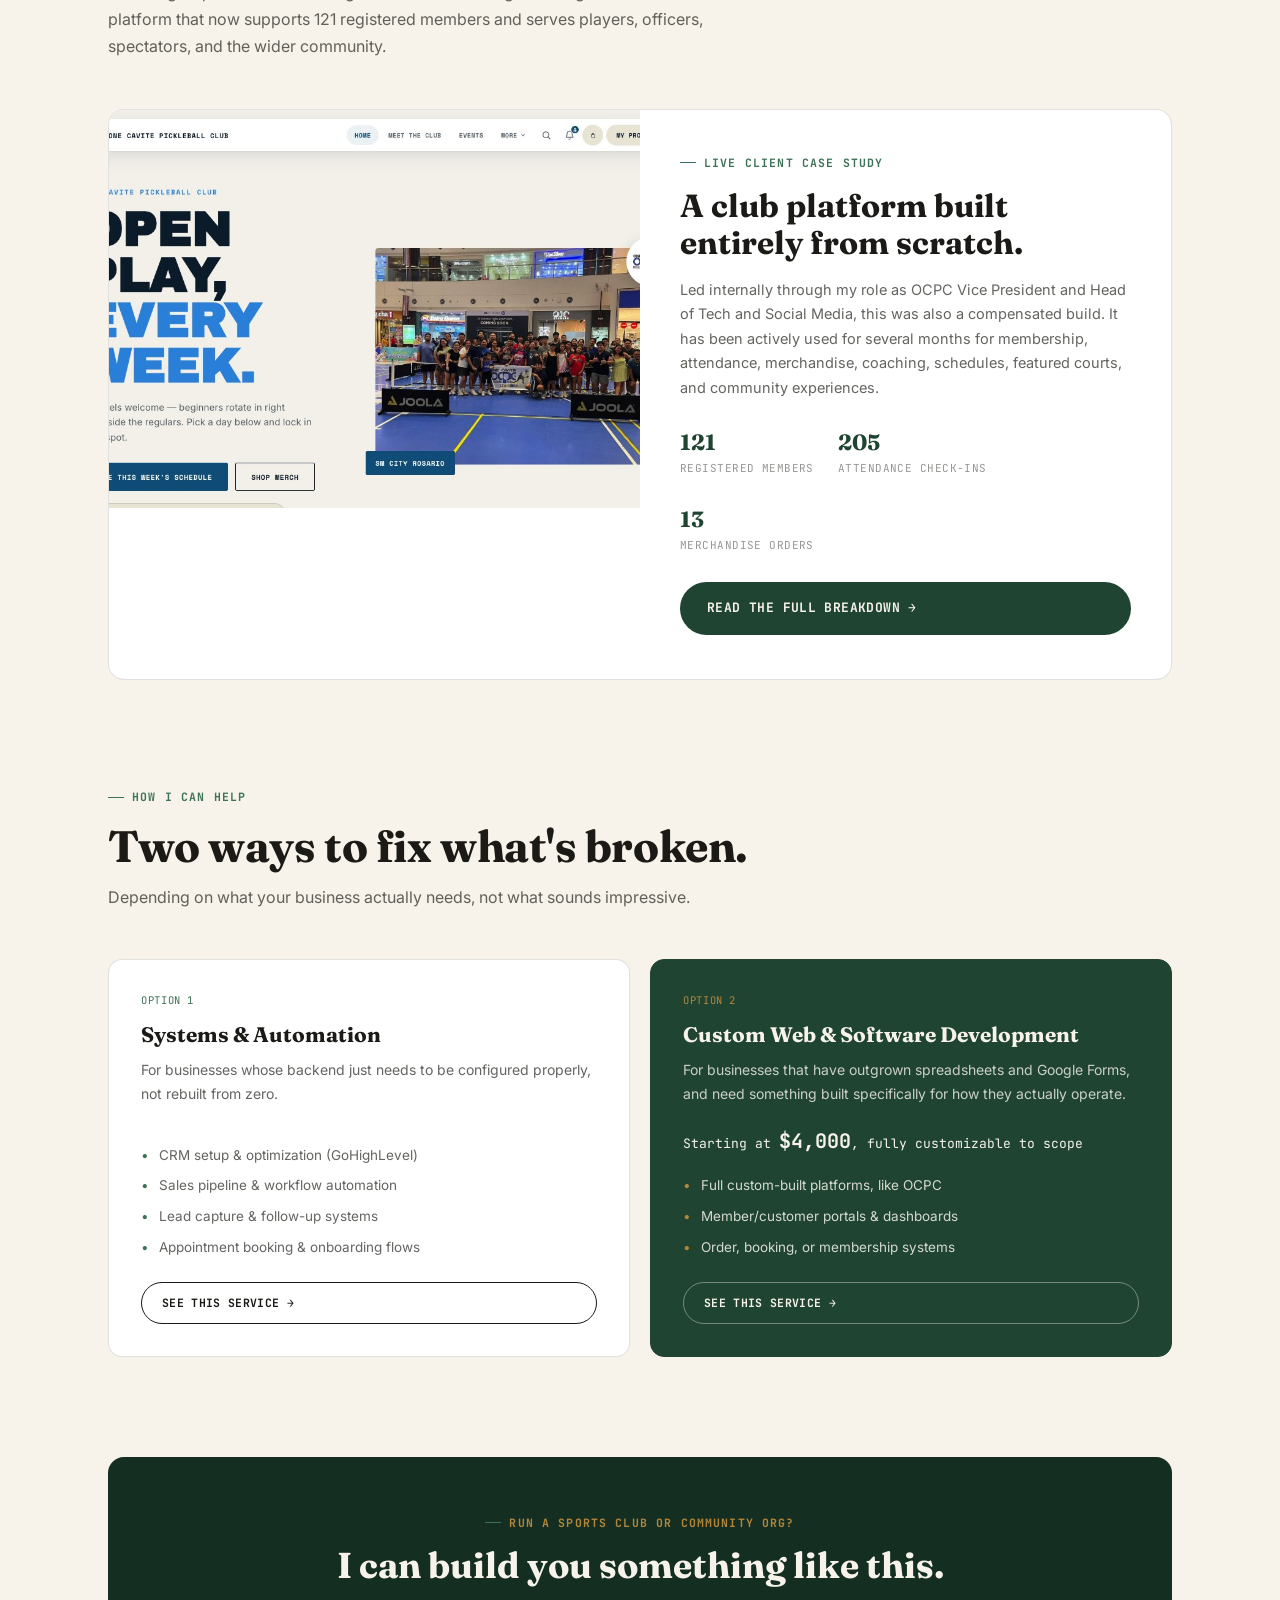
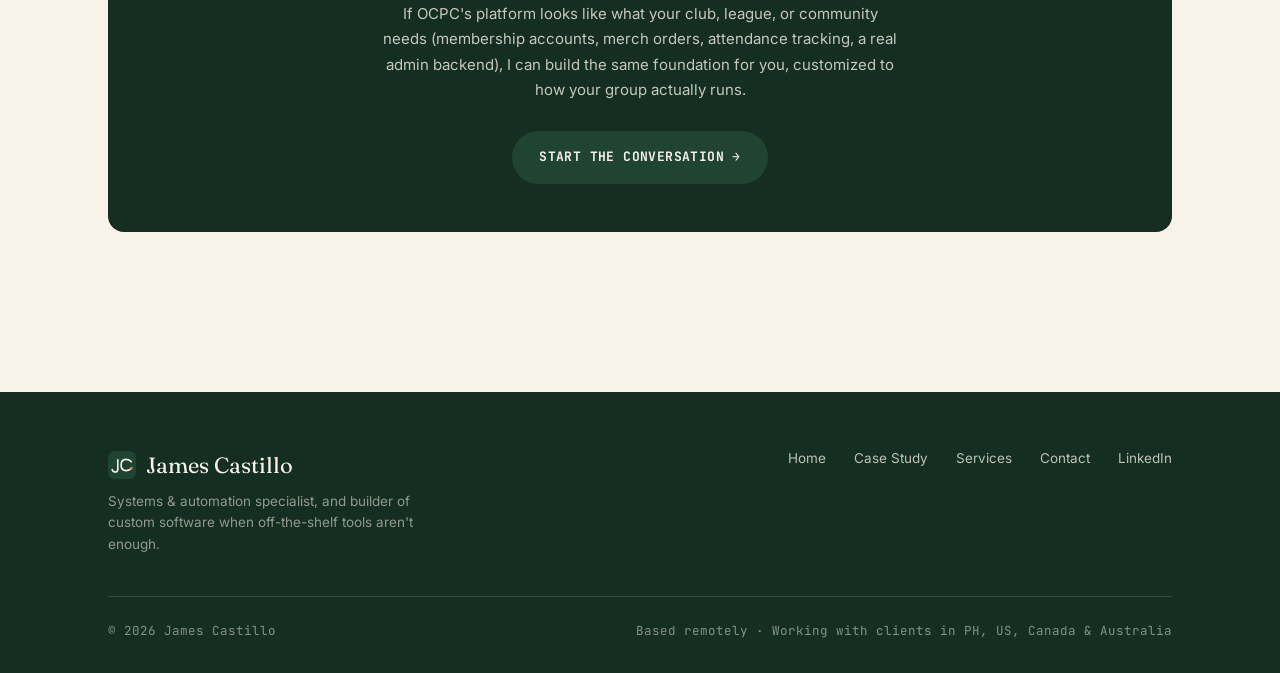
==== commit 545737eb: "Strengthen OCPC proof and outcomes" ====
--- a/index.html
+++ b/index.html
@@ -38,10 +38,12 @@
   .hero-badge .n{ font-family:var(--font-display); font-size:26px; color:var(--forest); line-height:1; }
   .hero-badge .l{ font-family:var(--font-mono); font-size:10.5px; letter-spacing:0.05em; text-transform:uppercase; color:var(--ink-faint); margin-top:4px; }
 
+
   @media (max-width:900px){
     .hero-grid{ grid-template-columns:1fr; }
     .hero-photo-wrap{ max-width:320px; margin:0 auto; }
   }
+
 
   /* stat strip */
   .stat-strip{
@@ -58,6 +60,7 @@
     .stat-strip .stat:nth-child(2){ border-right:none; }
   }
 
+
   /* thesis */
   .thesis{ max-width:760px; }
   .thesis blockquote{
@@ -67,6 +70,7 @@
   }
   .thesis p{ font-size:15.5px; color:var(--ink-soft); line-height:1.75; margin-bottom:16px; }
   .thesis p:last-child{ margin-bottom:0; }
+
 
   /* services teaser */
   .service-grid{ display:grid; grid-template-columns:1fr 1fr; gap:20px; }
@@ -88,7 +92,9 @@
   .service-price{ font-family:var(--font-mono); font-size:13px; margin-bottom:18px; }
   .service-price b{ font-size:20px; }
 
+
   @media (max-width:780px){ .service-grid{ grid-template-columns:1fr; } }
+
 
   /* case study teaser */
   .case-teaser{
@@ -106,6 +112,7 @@
   .case-teaser-stats b{ display:block; font-family:var(--font-display); font-size:22px; color:var(--forest); letter-spacing:0; text-transform:none; }
   @media (max-width:780px){ .case-teaser{ grid-template-columns:1fr; } .case-teaser-body{ padding:32px 24px; } }
 
+
   /* pickleball callout */
   .pb-callout{
     background:var(--forest-deep); color:var(--paper); border-radius:16px;
@@ -117,6 +124,7 @@
 </style>
 </head>
 <body>
+
 
 <nav class="site-nav">
   <div class="wrap">
@@ -135,6 +143,7 @@
   </div>
 </nav>
 
+
 <div class="wrap">
   <div class="hero">
     <div class="hero-grid">
@@ -158,13 +167,15 @@
       </div>
     </div>
 
+
     <div class="stat-strip reveal">
-      <div class="stat"><div class="num"><span data-count="36" data-suffix="+">36+</span></div><div class="lbl">Active Members Onboarded</div></div>
-      <div class="stat"><div class="num"><span data-count="205" data-suffix="+">205+</span></div><div class="lbl">Check-Ins Tracked</div></div>
-      <div class="stat"><div class="num">0</div><div class="lbl">Google Forms Left Running</div></div>
-      <div class="stat"><div class="num"><span data-count="1">1</span></div><div class="lbl">Platform Built From Scratch</div></div>
-    </div>
-  </div>
+      <div class="stat"><div class="num"><span data-count="121">121</span></div><div class="lbl">Registered Members</div></div>
+      <div class="stat"><div class="num"><span data-count="205">205</span></div><div class="lbl">Attendance Check-Ins</div></div>
+      <div class="stat"><div class="num"><span data-count="13">13</span></div><div class="lbl">Merchandise Orders</div></div>
+      <div class="stat"><div class="num"><span data-count="5">5</span></div><div class="lbl">Coaching Bookings</div></div>
+    </div>
+  </div>
+
 
   <div class="section">
     <div class="thesis reveal">
@@ -177,29 +188,31 @@
     </div>
   </div>
 
+
   <div class="section" style="padding-top:0;">
     <div class="section-head reveal">
       <span class="eyebrow">Selected Work</span>
       <h2>One Cavite Pickleball Club</h2>
-      <p>A growing 30+ member pickleball club was running entirely on Google Forms, group chats, and spreadsheets. Signups, merch orders, attendance, everything. I designed and built a complete web platform from the ground up to replace all of it.</p>
+      <p>OCPC relied on group chats, scattered spreadsheets and notes, while orders and coaching requests arrived through Facebook Messenger. I designed and built one platform that now supports 121 registered members and serves players, officers, spectators, and the wider community.</p>
     </div>
     <div class="case-teaser reveal">
       <div class="case-teaser-img">
         <img src="assets/screenshots/home_hero.jpg" alt="One Cavite Pickleball Club homepage">
       </div>
       <div class="case-teaser-body">
-        <span class="eyebrow">Break Through Case Study</span>
+        <span class="eyebrow">Live Client Case Study</span>
         <h3>A club platform built entirely from scratch.</h3>
-        <p>Membership accounts, a live merch shop with cart and checkout, attendance-based leaderboards, an admin dashboard, and automated emails. All running on a lean, fast stack I chose deliberately.</p>
+        <p>Led internally through my role as OCPC Vice President and Head of Tech and Social Media, this was also a compensated build. It has been actively used for several months for membership, attendance, merchandise, coaching, schedules, featured courts, and community experiences.</p>
         <div class="case-teaser-stats">
-          <div><b>12+</b>Pages Built</div>
-          <div><b>7</b>Firestore Collections</div>
-          <div><b>0</b>Monthly Software Fees*</div>
+          <div><b>121</b>Registered Members</div>
+          <div><b>205</b>Attendance Check-Ins</div>
+          <div><b>13</b>Merchandise Orders</div>
         </div>
         <a class="btn btn-primary" href="case-study/">Read the Full Breakdown →</a>
       </div>
     </div>
   </div>
+
 
   <div class="section" style="padding-top:0;">
     <div class="section-head reveal">
@@ -235,6 +248,7 @@
     </div>
   </div>
 
+
   <div class="section" style="padding-top:0;">
     <div class="pb-callout reveal">
       <span class="eyebrow">Run a Sports Club or Community Org?</span>
@@ -245,6 +259,7 @@
   </div>
 </div>
 
+
 <footer>
   <div class="wrap">
     <div class="foot-top">
@@ -267,6 +282,7 @@
   </div>
 </footer>
 
+
 <script src="script.js"></script>
 </body>
 </html>
--- a/styles.css
+++ b/styles.css
@@ -179,3 +179,14 @@
 @media (max-width:600px){
   .wrap{ padding:0 20px; }
 }
+
+@media (prefers-reduced-motion: reduce){
+  html{ scroll-behavior:auto; }
+  *, *::before, *::after{
+    animation-duration:0.01ms !important;
+    animation-iteration-count:1 !important;
+    transition-duration:0.01ms !important;
+    scroll-behavior:auto !important;
+  }
+  .reveal{ opacity:1; transform:none; }
+}
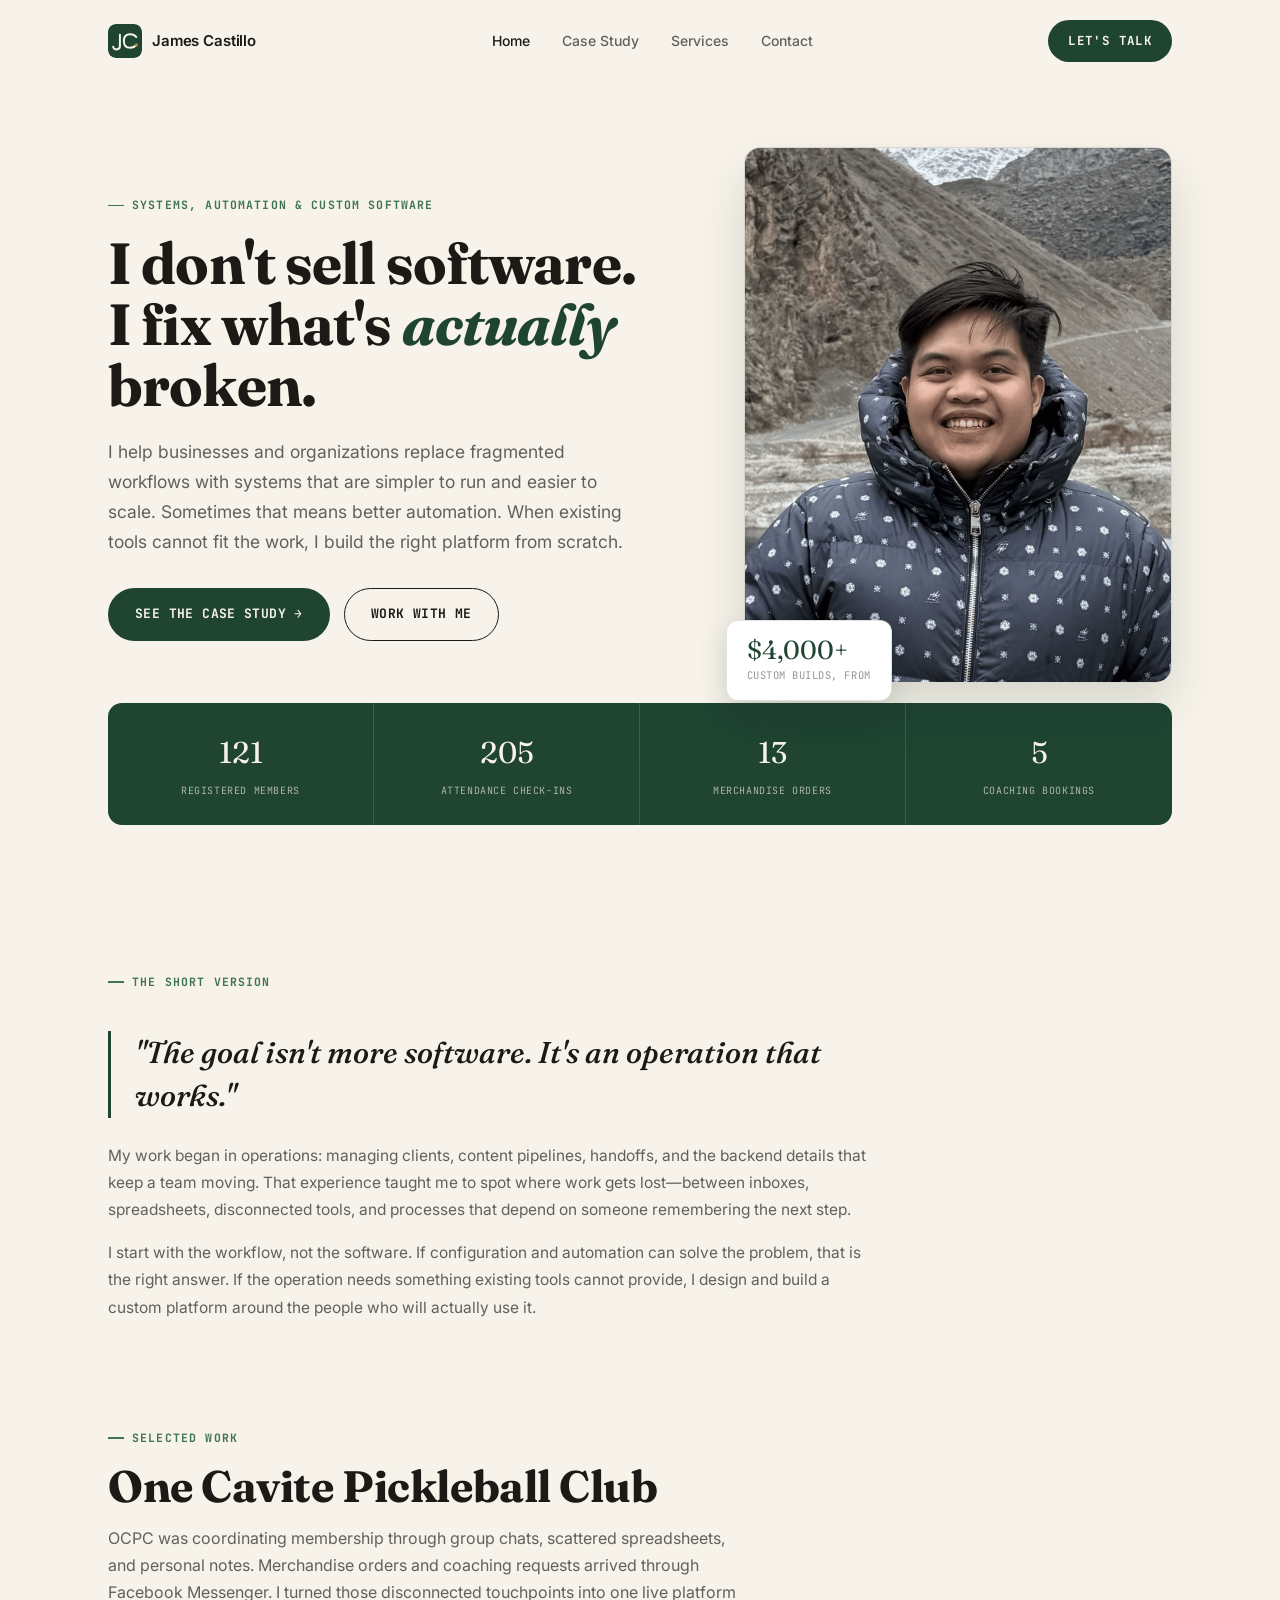
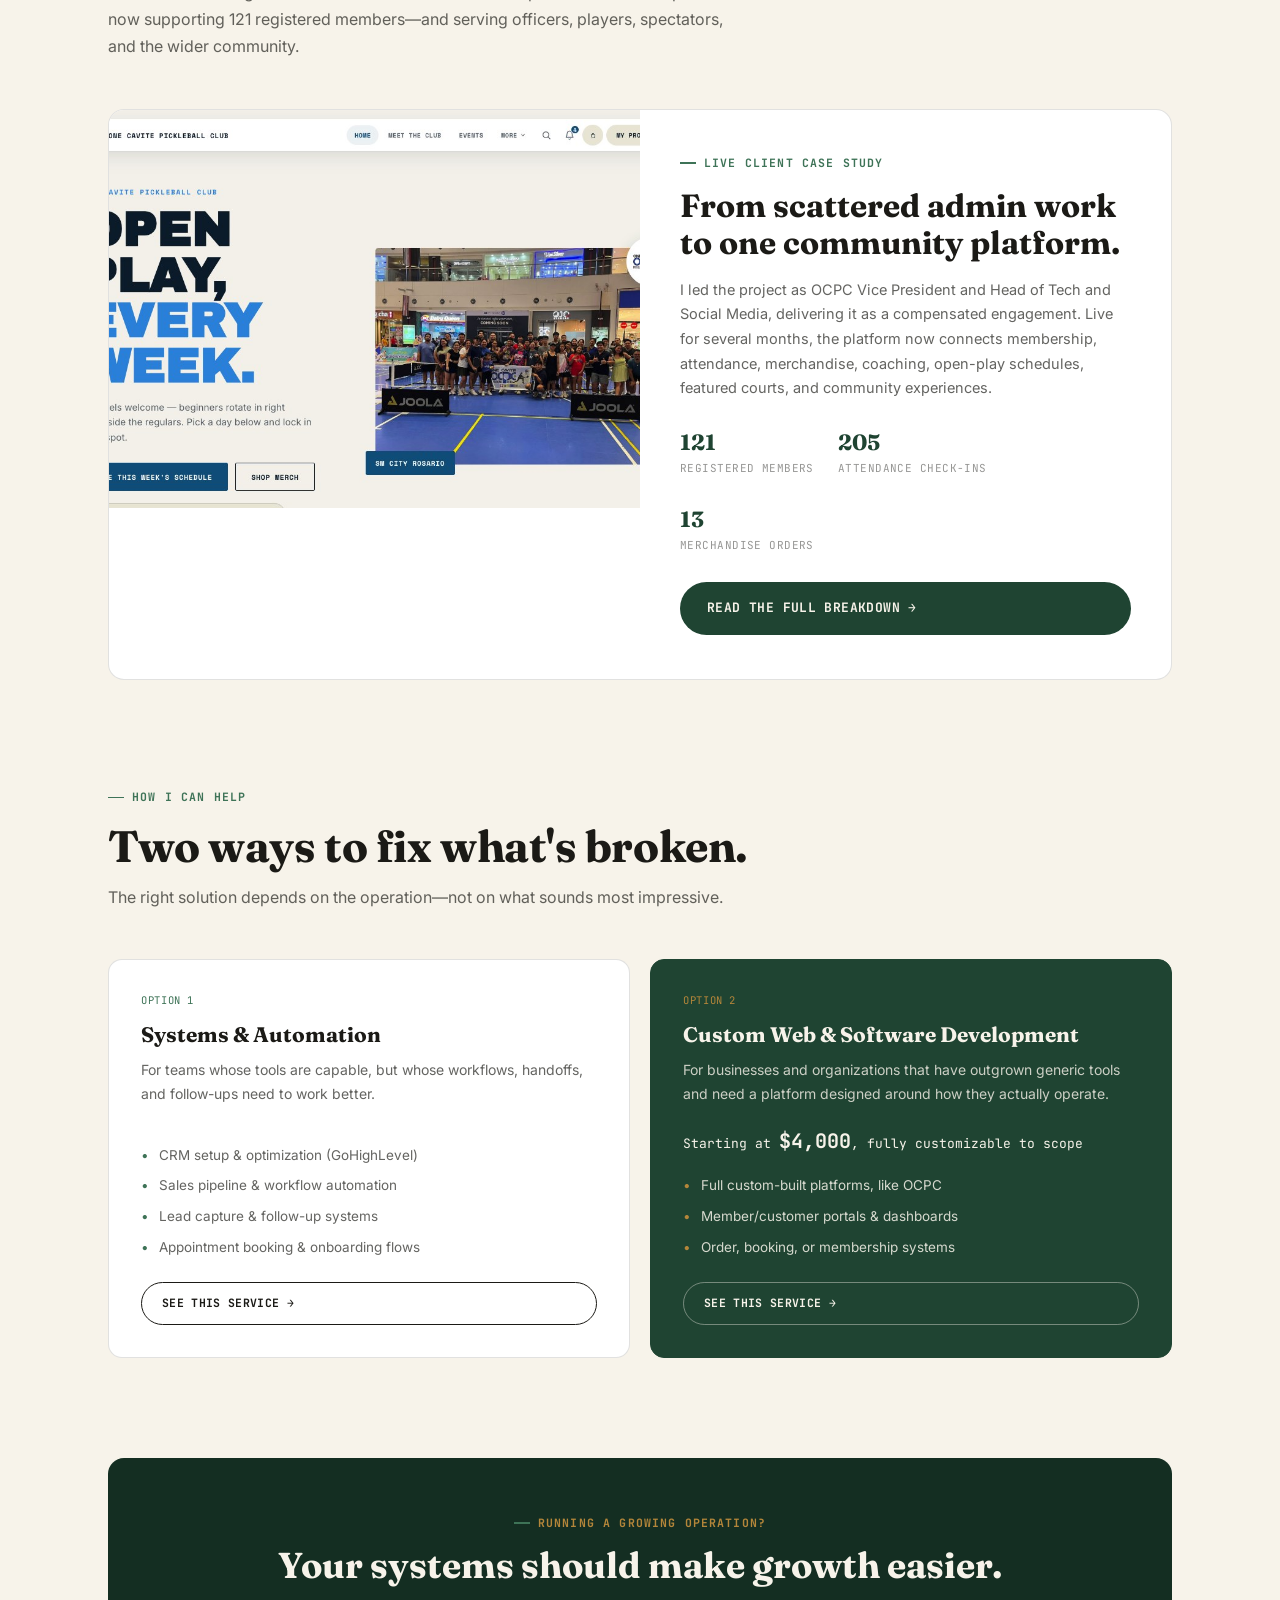
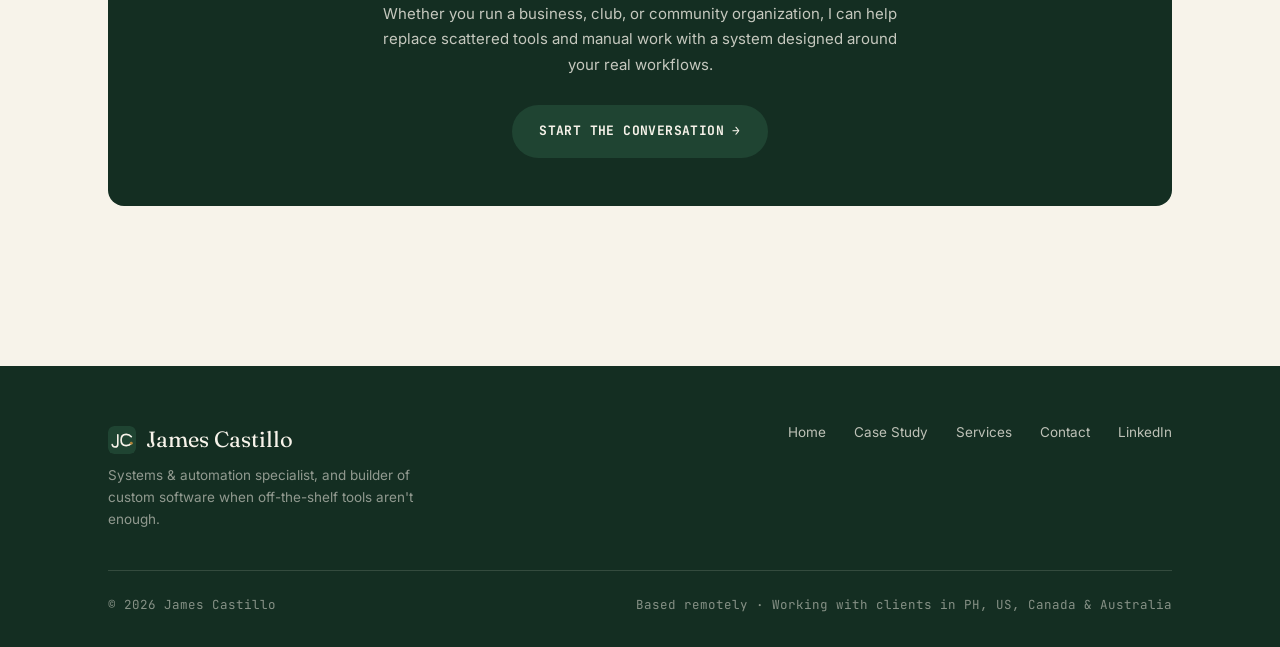
==== commit e2042385: "Sharpen homepage positioning and proof" ====
--- a/index.html
+++ b/index.html
@@ -39,10 +39,14 @@
   .hero-badge .l{ font-family:var(--font-mono); font-size:10.5px; letter-spacing:0.05em; text-transform:uppercase; color:var(--ink-faint); margin-top:4px; }
 
 
+
+
   @media (max-width:900px){
     .hero-grid{ grid-template-columns:1fr; }
     .hero-photo-wrap{ max-width:320px; margin:0 auto; }
   }
+
+
 
 
   /* stat strip */
@@ -61,6 +65,8 @@
   }
 
 
+
+
   /* thesis */
   .thesis{ max-width:760px; }
   .thesis blockquote{
@@ -70,6 +76,8 @@
   }
   .thesis p{ font-size:15.5px; color:var(--ink-soft); line-height:1.75; margin-bottom:16px; }
   .thesis p:last-child{ margin-bottom:0; }
+
+
 
 
   /* services teaser */
@@ -93,7 +101,11 @@
   .service-price b{ font-size:20px; }
 
 
+
+
   @media (max-width:780px){ .service-grid{ grid-template-columns:1fr; } }
+
+
 
 
   /* case study teaser */
@@ -113,6 +125,8 @@
   @media (max-width:780px){ .case-teaser{ grid-template-columns:1fr; } .case-teaser-body{ padding:32px 24px; } }
 
 
+
+
   /* pickleball callout */
   .pb-callout{
     background:var(--forest-deep); color:var(--paper); border-radius:16px;
@@ -124,6 +138,8 @@
 </style>
 </head>
 <body>
+
+
 
 
 <nav class="site-nav">
@@ -144,13 +160,15 @@
 </nav>
 
 
+
+
 <div class="wrap">
   <div class="hero">
     <div class="hero-grid">
       <div class="reveal">
         <span class="eyebrow">Systems, Automation &amp; Custom Software</span>
         <h1>I don't sell software.<br>I fix what's <em>actually</em> broken.</h1>
-        <p class="lede">Most businesses don't need more tools. They need better systems. I help teams fix how they operate and automate the busywork. When the fix calls for something no off-the-shelf tool can do, I build it myself, from scratch.</p>
+        <p class="lede">I help businesses and organizations replace fragmented workflows with systems that are simpler to run and easier to scale. Sometimes that means better automation. When existing tools cannot fit the work, I build the right platform from scratch.</p>
         <div class="hero-actions">
           <a class="btn btn-primary" href="case-study/">See the Case Study →</a>
           <a class="btn btn-ghost" href="contact/">Work With Me</a>
@@ -168,6 +186,8 @@
     </div>
 
 
+
+
     <div class="stat-strip reveal">
       <div class="stat"><div class="num"><span data-count="121">121</span></div><div class="lbl">Registered Members</div></div>
       <div class="stat"><div class="num"><span data-count="205">205</span></div><div class="lbl">Attendance Check-Ins</div></div>
@@ -177,23 +197,27 @@
   </div>
 
 
+
+
   <div class="section">
     <div class="thesis reveal">
       <div class="section-head" style="margin-bottom:24px;">
         <span class="eyebrow">The Short Version</span>
       </div>
-      <blockquote>"Most businesses don't need more software. They need better systems."</blockquote>
-      <p>That's what I've focused on for years. First as a Podcast Producer and Chief of Operations, managing moving parts, client workflows, and backend support. Now as an operations and automation specialist, helping businesses fix the parts of their backend that quietly waste time: missed leads, forgotten follow-ups, manual busywork that should already run itself.</p>
-      <p>Usually the fix is a better system: a CRM properly configured, a workflow automated, a process finally written down. But sometimes no off-the-shelf tool actually fits the problem. That's when I build custom software instead, using the same thinking, just executed in code.</p>
-    </div>
-  </div>
+      <blockquote>"The goal isn't more software. It's an operation that works."</blockquote>
+      <p>My work began in operations: managing clients, content pipelines, handoffs, and the backend details that keep a team moving. That experience taught me to spot where work gets lost—between inboxes, spreadsheets, disconnected tools, and processes that depend on someone remembering the next step.</p>
+      <p>I start with the workflow, not the software. If configuration and automation can solve the problem, that is the right answer. If the operation needs something existing tools cannot provide, I design and build a custom platform around the people who will actually use it.</p>
+    </div>
+  </div>
+
+
 
 
   <div class="section" style="padding-top:0;">
     <div class="section-head reveal">
       <span class="eyebrow">Selected Work</span>
       <h2>One Cavite Pickleball Club</h2>
-      <p>OCPC relied on group chats, scattered spreadsheets and notes, while orders and coaching requests arrived through Facebook Messenger. I designed and built one platform that now supports 121 registered members and serves players, officers, spectators, and the wider community.</p>
+      <p>OCPC was coordinating membership through group chats, scattered spreadsheets, and personal notes. Merchandise orders and coaching requests arrived through Facebook Messenger. I turned those disconnected touchpoints into one live platform now supporting 121 registered members—and serving officers, players, spectators, and the wider community.</p>
     </div>
     <div class="case-teaser reveal">
       <div class="case-teaser-img">
@@ -201,8 +225,8 @@
       </div>
       <div class="case-teaser-body">
         <span class="eyebrow">Live Client Case Study</span>
-        <h3>A club platform built entirely from scratch.</h3>
-        <p>Led internally through my role as OCPC Vice President and Head of Tech and Social Media, this was also a compensated build. It has been actively used for several months for membership, attendance, merchandise, coaching, schedules, featured courts, and community experiences.</p>
+        <h3>From scattered admin work to one community platform.</h3>
+        <p>I led the project as OCPC Vice President and Head of Tech and Social Media, delivering it as a compensated engagement. Live for several months, the platform now connects membership, attendance, merchandise, coaching, open-play schedules, featured courts, and community experiences.</p>
         <div class="case-teaser-stats">
           <div><b>121</b>Registered Members</div>
           <div><b>205</b>Attendance Check-Ins</div>
@@ -214,17 +238,19 @@
   </div>
 
 
+
+
   <div class="section" style="padding-top:0;">
     <div class="section-head reveal">
       <span class="eyebrow">How I Can Help</span>
       <h2>Two ways to fix what's broken.</h2>
-      <p>Depending on what your business actually needs, not what sounds impressive.</p>
+      <p>The right solution depends on the operation—not on what sounds most impressive.</p>
     </div>
     <div class="service-grid reveal">
       <div class="service-card">
         <div class="service-tag">Option 1</div>
         <h3>Systems &amp; Automation</h3>
-        <p>For businesses whose backend just needs to be configured properly, not rebuilt from zero.</p>
+        <p>For teams whose tools are capable, but whose workflows, handoffs, and follow-ups need to work better.</p>
         <ul class="service-list">
           <li>CRM setup &amp; optimization (GoHighLevel)</li>
           <li>Sales pipeline &amp; workflow automation</li>
@@ -236,7 +262,7 @@
       <div class="service-card featured">
         <div class="service-tag">Option 2</div>
         <h3>Custom Web &amp; Software Development</h3>
-        <p>For businesses that have outgrown spreadsheets and Google Forms, and need something built specifically for how they actually operate.</p>
+        <p>For businesses and organizations that have outgrown generic tools and need a platform designed around how they actually operate.</p>
         <div class="service-price">Starting at <b>$4,000</b>, fully customizable to scope</div>
         <ul class="service-list">
           <li>Full custom-built platforms, like OCPC</li>
@@ -249,15 +275,19 @@
   </div>
 
 
+
+
   <div class="section" style="padding-top:0;">
     <div class="pb-callout reveal">
-      <span class="eyebrow">Run a Sports Club or Community Org?</span>
-      <h2>I can build you something like this.</h2>
-      <p>If OCPC's platform looks like what your club, league, or community needs (membership accounts, merch orders, attendance tracking, a real admin backend), I can build the same foundation for you, customized to how your group actually runs.</p>
+      <span class="eyebrow">Running a Growing Operation?</span>
+      <h2>Your systems should make growth easier.</h2>
+      <p>Whether you run a business, club, or community organization, I can help replace scattered tools and manual work with a system designed around your real workflows.</p>
       <a class="btn btn-primary" href="contact/">Start the Conversation →</a>
     </div>
   </div>
 </div>
+
+
 
 
 <footer>
@@ -283,6 +313,8 @@
 </footer>
 
 
+
+
 <script src="script.js"></script>
 </body>
 </html>
